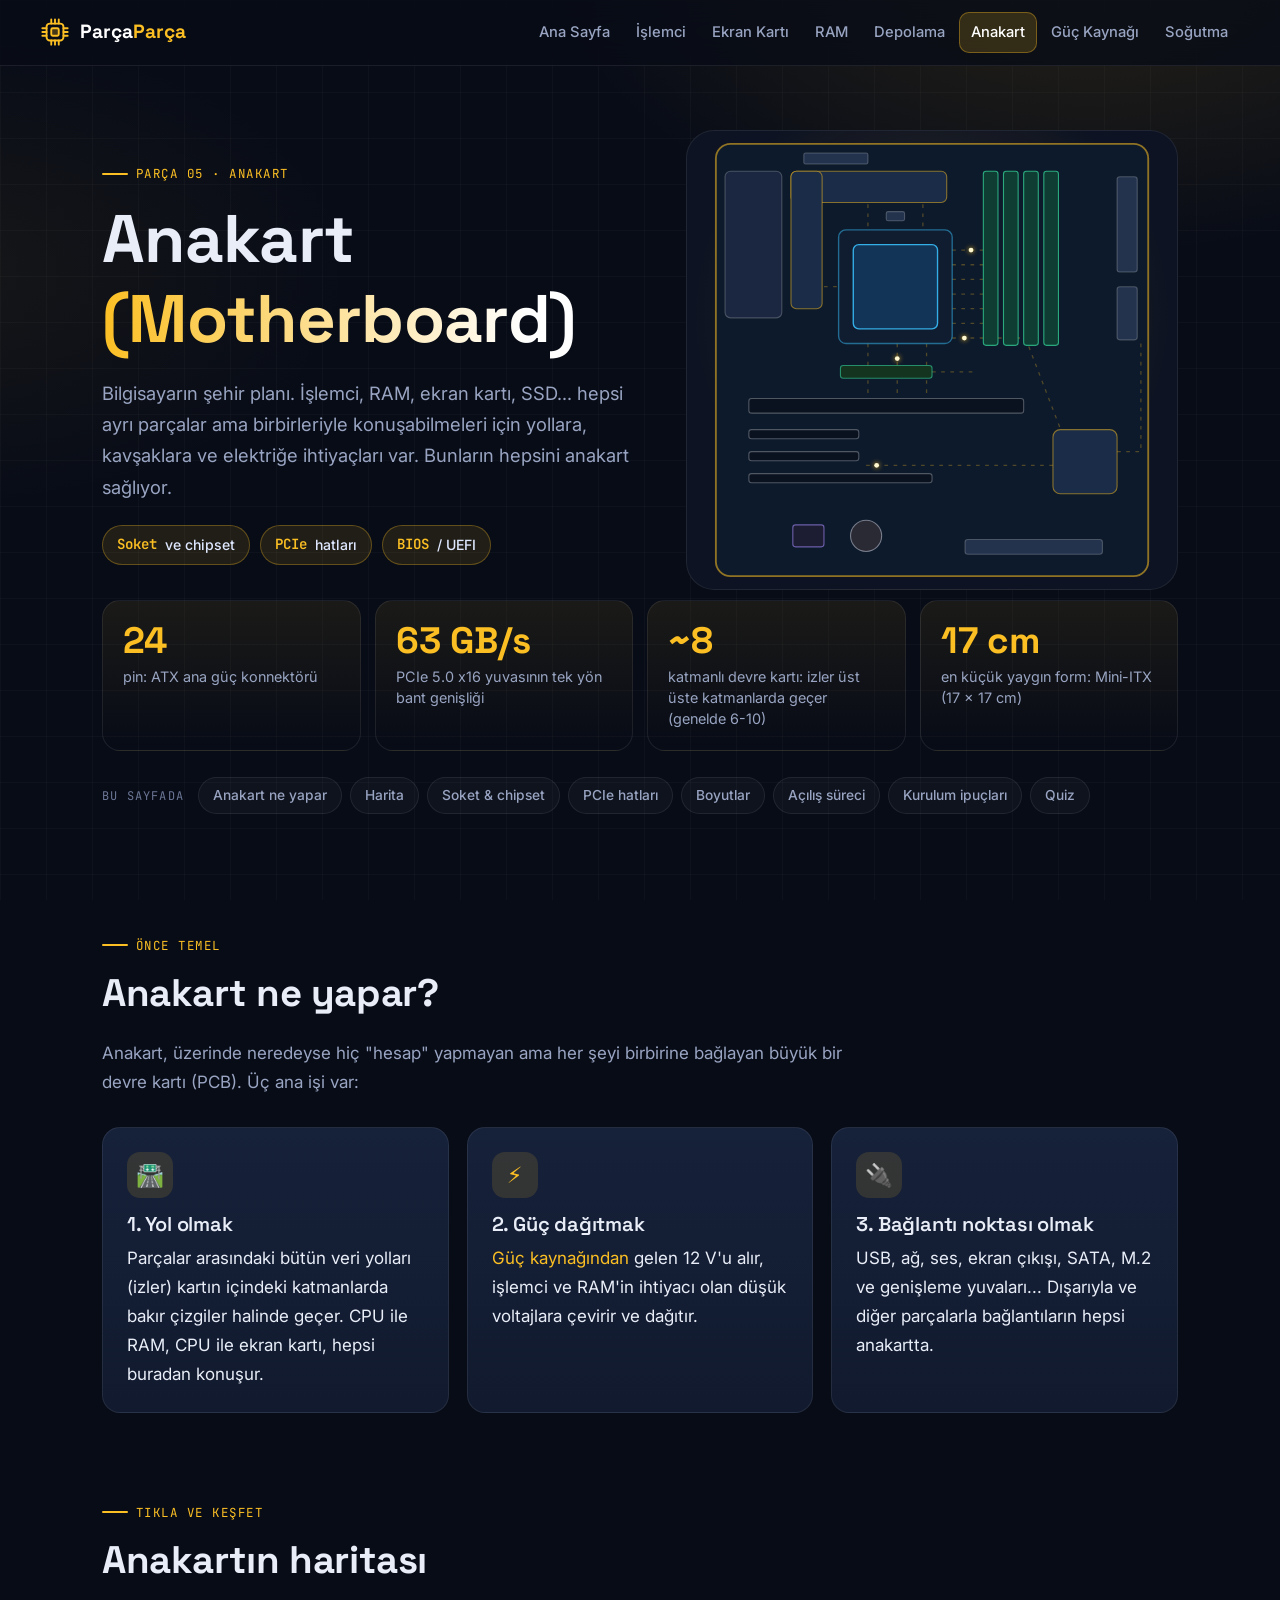
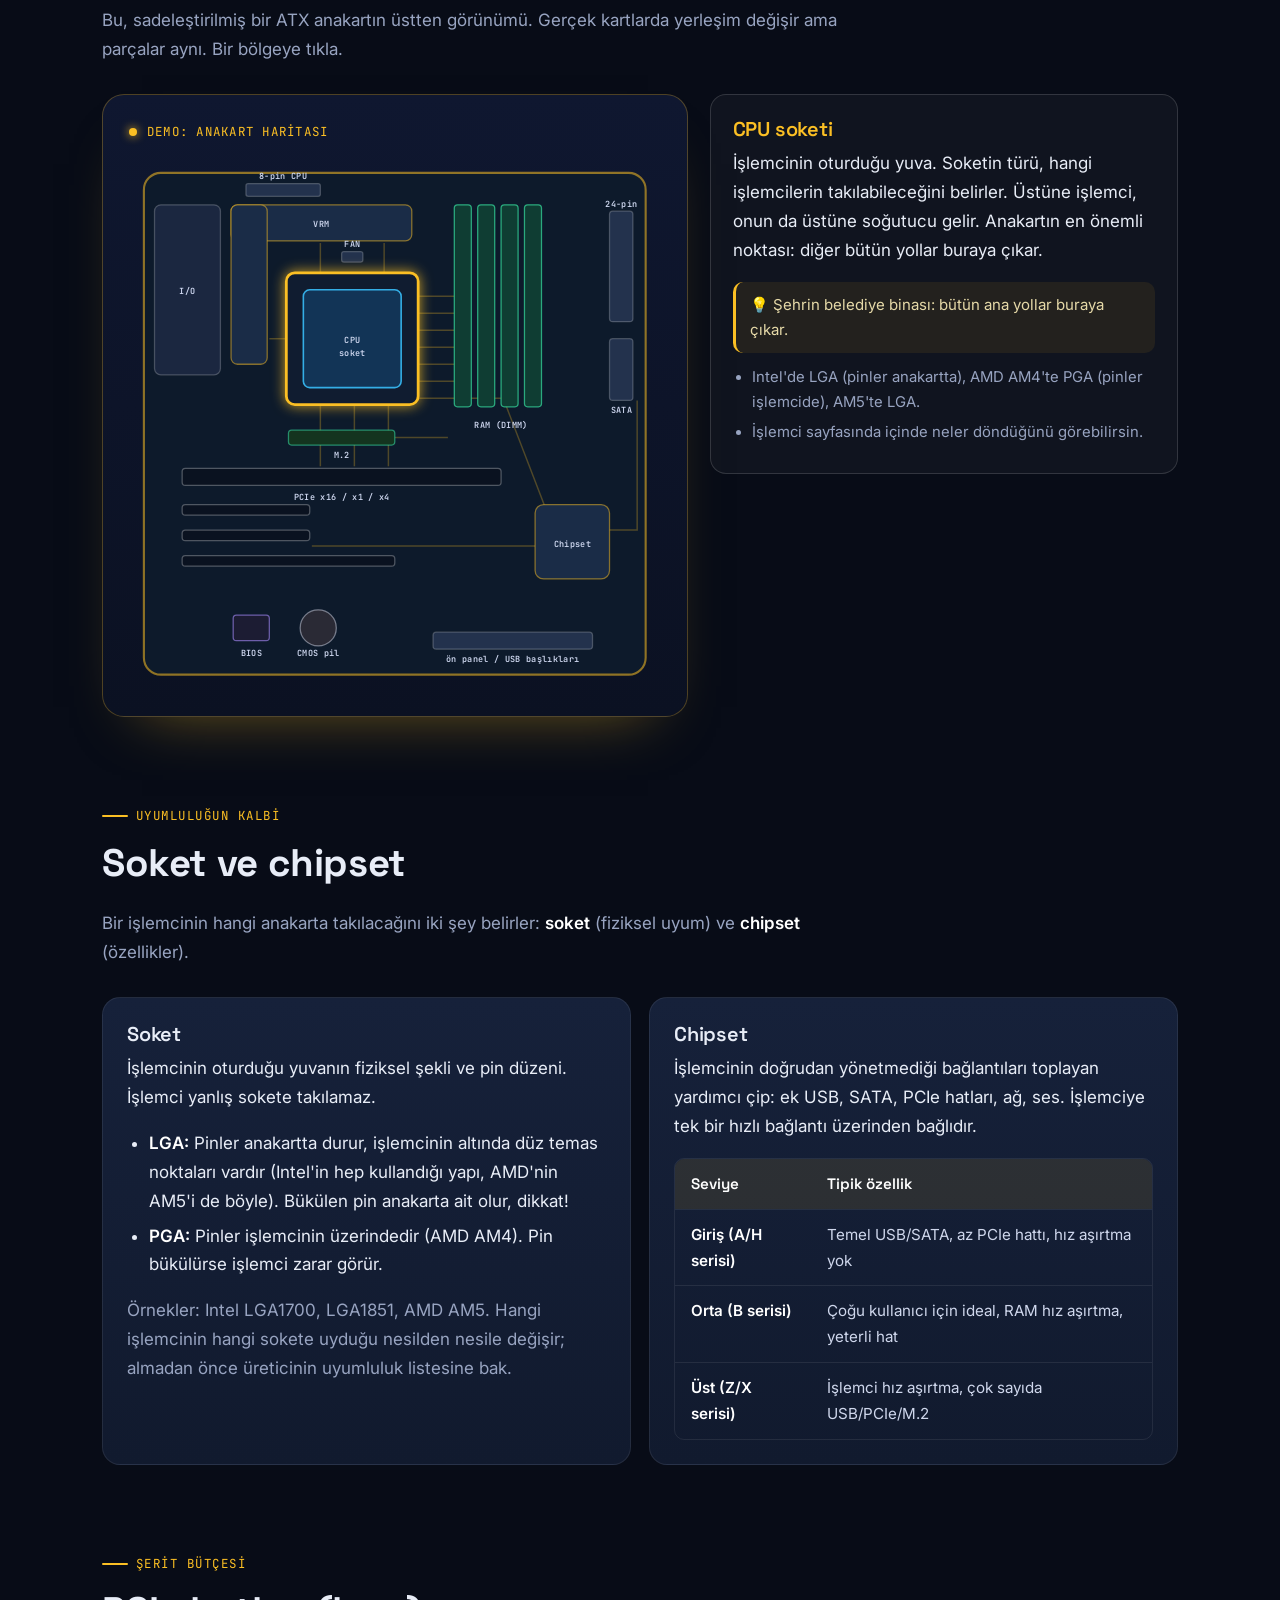
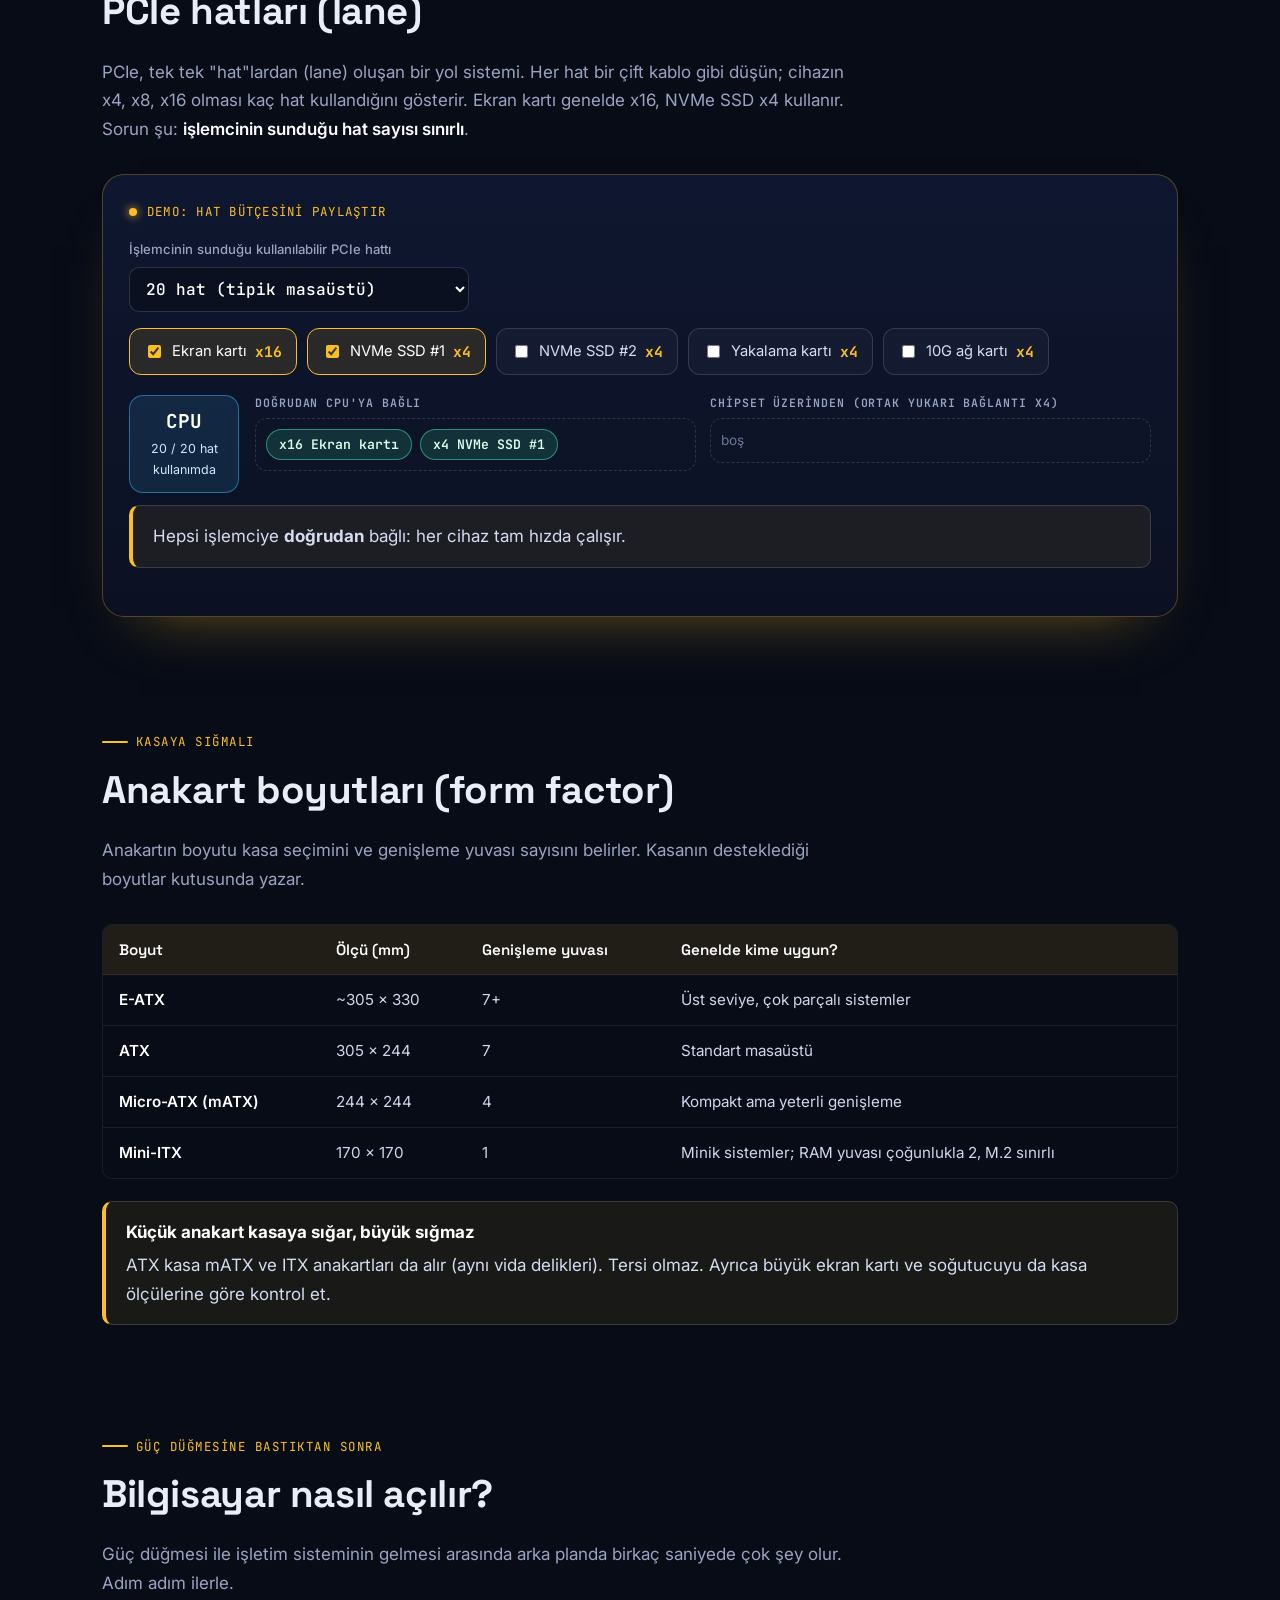
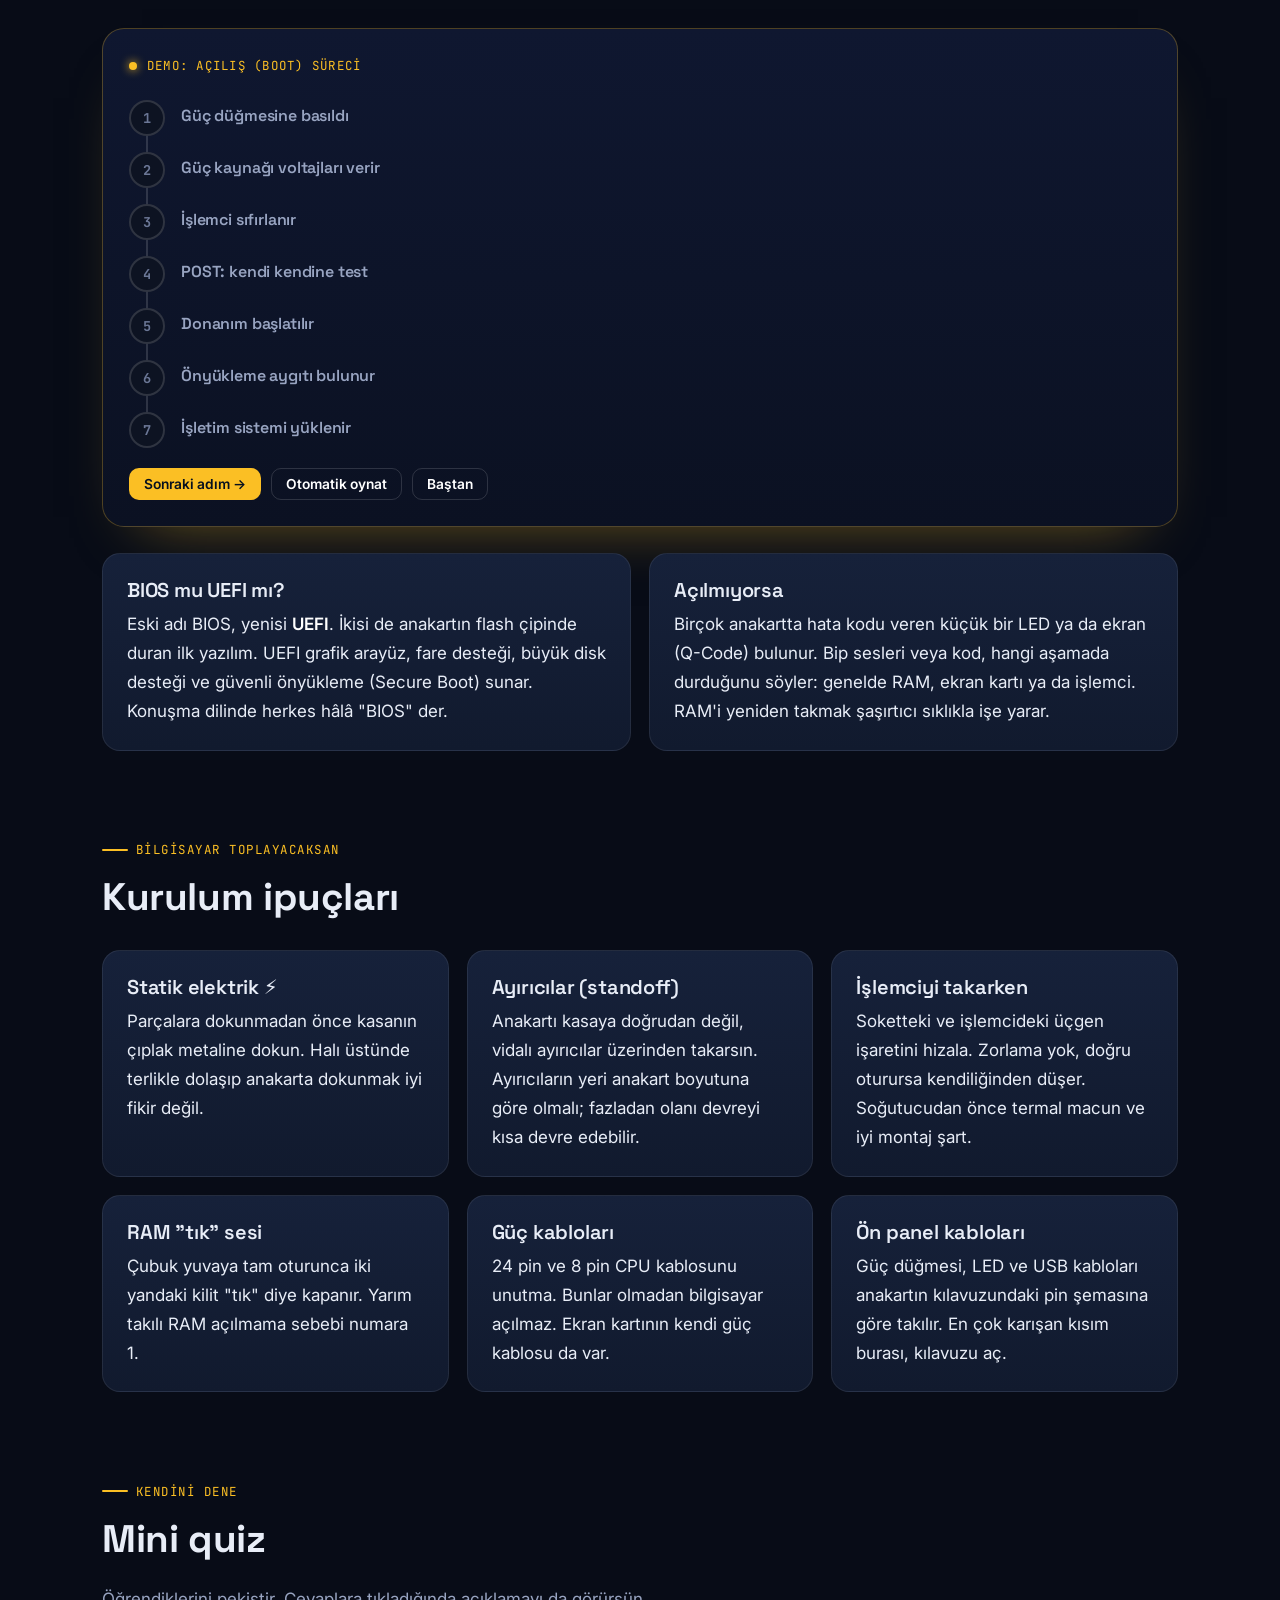
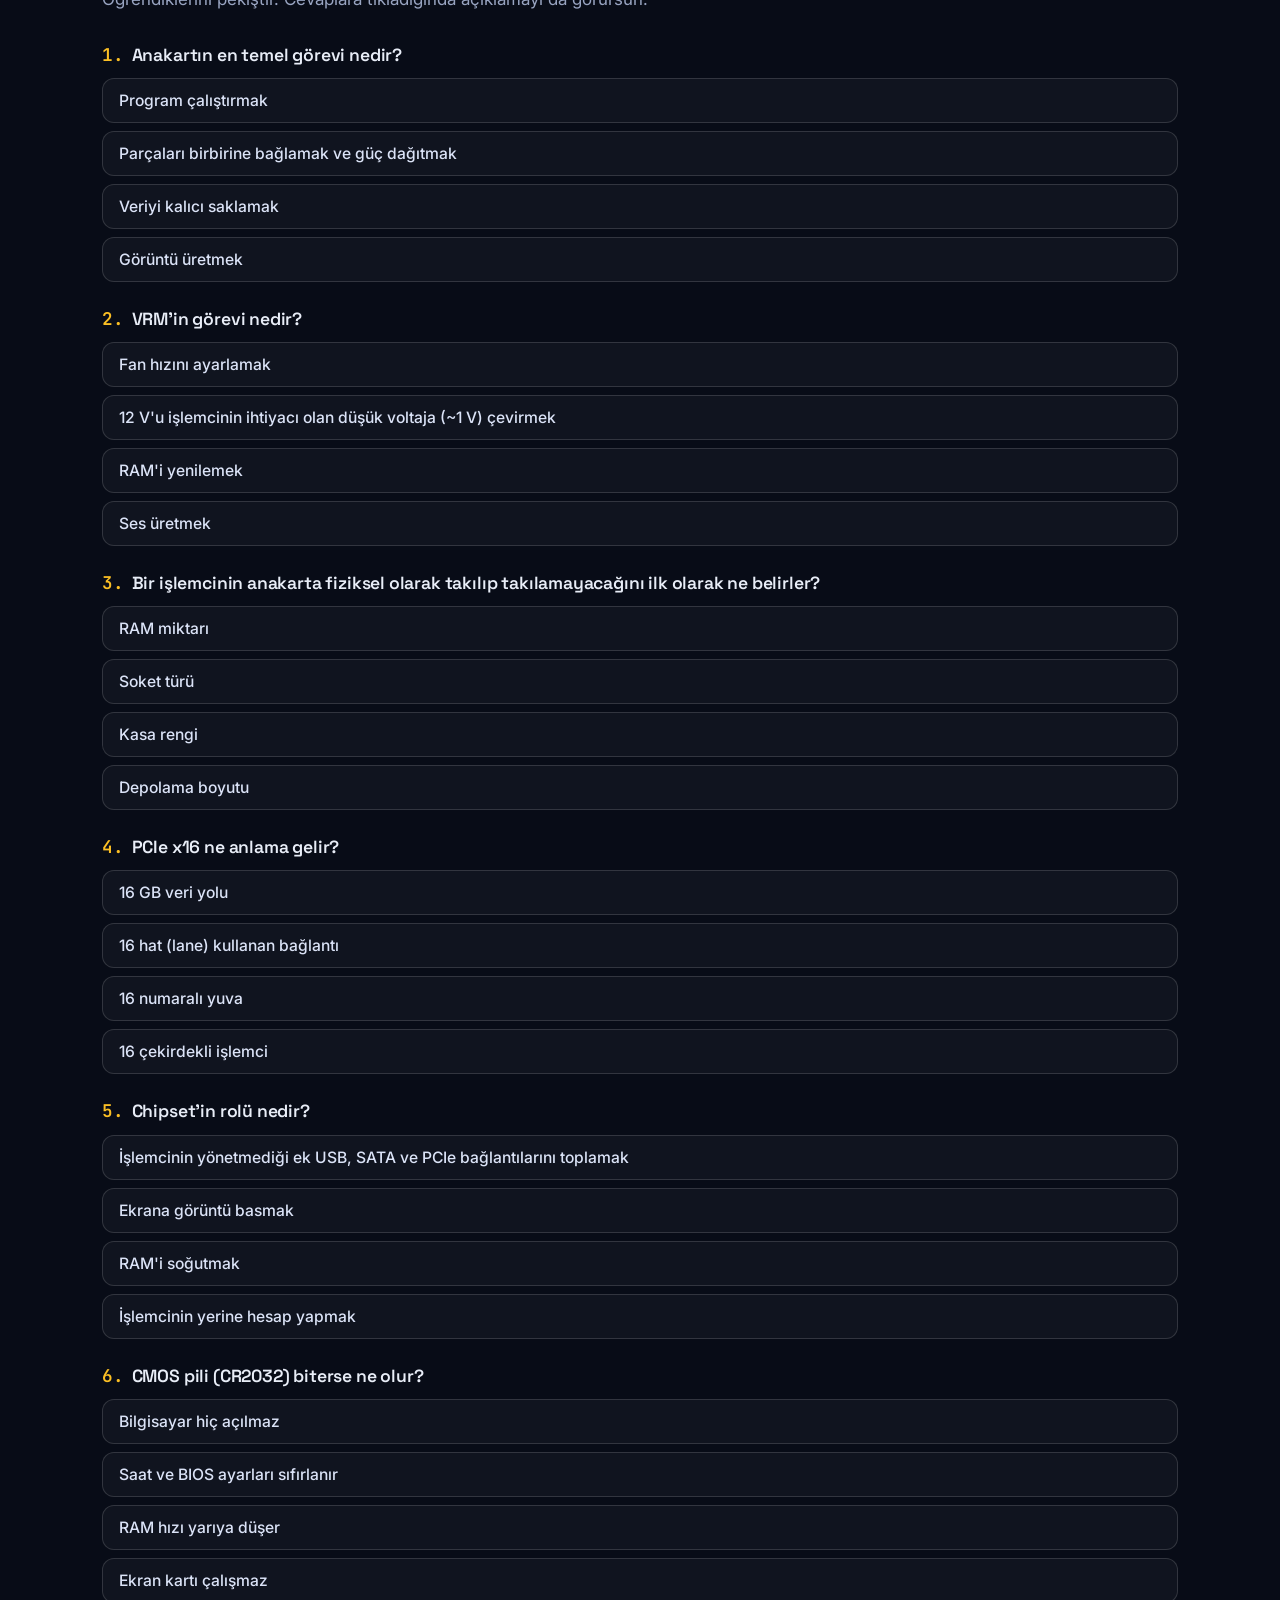
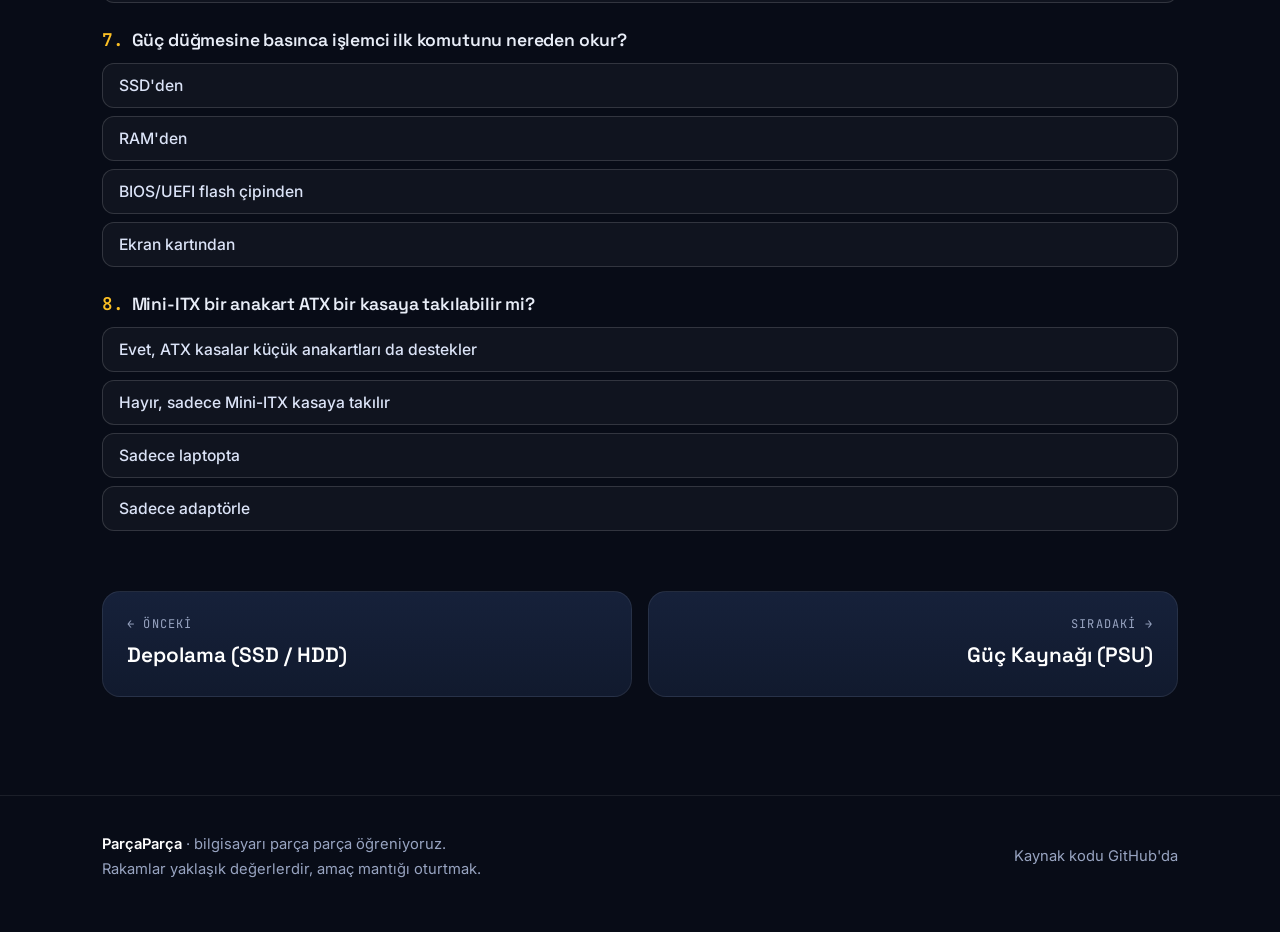
==== anakart.html @ 81cbc4c0 "anakart sayfası: tıklanabilir harita, pcie hat bütçesi ve açılış süreci Co-Authored-By: Claude Sonne" ====
<!doctype html>
<html lang="tr">
<head>
  <meta charset="utf-8">
  <meta name="viewport" content="width=device-width, initial-scale=1">
  <title>Anakart — ParçaParça</title>
  <meta name="description" content="Anakart nedir, üzerinde neler var? Soket, chipset, VRM, PCIe hatları ve bilgisayarın açılış süreci. Tıklanabilir haritayla öğren.">
  <link rel="preconnect" href="https://fonts.googleapis.com">
  <link rel="preconnect" href="https://fonts.gstatic.com" crossorigin>
  <link href="https://fonts.googleapis.com/css2?family=Inter:wght@400;500;600&family=JetBrains+Mono:wght@400;600&family=Space+Grotesk:wght@500;600;700&display=swap" rel="stylesheet">
  <link rel="stylesheet" href="css/style.css">
  <link rel="stylesheet" href="css/anakart.css">
</head>
<body class="p-anakart" data-page="anakart">
<div id="site-header"></div>

<main>
  <!-- ================= HERO ================= -->
  <section class="part-hero">
    <div class="container hero-grid">
      <div>
        <span class="eyebrow">parça 05 · anakart</span>
        <h1>Anakart <span class="grad">(Motherboard)</span></h1>
        <p class="lead">Bilgisayarın şehir planı. İşlemci, RAM, ekran kartı, SSD... hepsi ayrı parçalar ama birbirleriyle konuşabilmeleri için yollara, kavşaklara ve elektriğe ihtiyaçları var. Bunların hepsini anakart sağlıyor.</p>
        <div class="hero-chips">
          <span class="chip"><b>Soket</b> ve chipset</span>
          <span class="chip"><b>PCIe</b> hatları</span>
          <span class="chip"><b>BIOS</b> / UEFI</span>
        </div>
      </div>
      <div class="hero-visual" id="board-hero" aria-label="Animasyonlu anakart çizimi"></div>
    </div>

    <div class="container">
      <div class="stats">
        <div class="stat"><b data-count="24">0</b><span>pin: ATX ana güç konnektörü</span></div>
        <div class="stat"><b data-count="63" data-suffix=" GB/s">0</b><span>PCIe 5.0 x16 yuvasının tek yön bant genişliği</span></div>
        <div class="stat"><b data-count="8" data-prefix="~">0</b><span>katmanlı devre kartı: izler üst üste katmanlarda geçer (genelde 6-10)</span></div>
        <div class="stat"><b data-count="17" data-suffix=" cm">0</b><span>en küçük yaygın form: Mini-ITX (17 × 17 cm)</span></div>
      </div>
      <div class="toc">
        <small>Bu sayfada</small>
        <a href="#nedir">Anakart ne yapar</a>
        <a href="#harita">Harita</a>
        <a href="#soket">Soket &amp; chipset</a>
        <a href="#hat">PCIe hatları</a>
        <a href="#form">Boyutlar</a>
        <a href="#acilis">Açılış süreci</a>
        <a href="#kurulum">Kurulum ipuçları</a>
        <a href="#quiz">Quiz</a>
      </div>
    </div>
  </section>

  <!-- ================= NEDİR ================= -->
  <section class="section" id="nedir">
    <div class="container">
      <div class="section-head reveal">
        <span class="eyebrow">önce temel</span>
        <h2>Anakart ne yapar?</h2>
        <p>Anakart, üzerinde neredeyse hiç "hesap" yapmayan ama her şeyi birbirine bağlayan büyük bir devre kartı (PCB). Üç ana işi var:</p>
      </div>
      <div class="grid c3">
        <div class="card reveal"><div class="ico">🛣️</div><h3>1. Yol olmak</h3><p>Parçalar arasındaki bütün veri yolları (izler) kartın içindeki katmanlarda bakır çizgiler halinde geçer. CPU ile RAM, CPU ile ekran kartı, hepsi buradan konuşur.</p></div>
        <div class="card reveal d1"><div class="ico">⚡</div><h3>2. Güç dağıtmak</h3><p><a href="psu.html">Güç kaynağından</a> gelen 12 V'u alır, işlemci ve RAM'in ihtiyacı olan düşük voltajlara çevirir ve dağıtır.</p></div>
        <div class="card reveal d2"><div class="ico">🔌</div><h3>3. Bağlantı noktası olmak</h3><p>USB, ağ, ses, ekran çıkışı, SATA, M.2 ve genişleme yuvaları... Dışarıyla ve diğer parçalarla bağlantıların hepsi anakartta.</p></div>
      </div>
    </div>
  </section>

  <!-- ================= HARİTA ================= -->
  <section class="section" id="harita">
    <div class="container">
      <div class="section-head reveal">
        <span class="eyebrow">tıkla ve keşfet</span>
        <h2>Anakartın haritası</h2>
        <p>Bu, sadeleştirilmiş bir ATX anakartın üstten görünümü. Gerçek kartlarda yerleşim değişir ama parçalar aynı. Bir bölgeye tıkla.</p>
      </div>
      <div class="board-wrap reveal">
        <div class="demo" style="margin:0"><div class="demo-title"><span class="dot"></span> Demo: anakart haritası</div><div class="board-map" id="board-map"></div></div>
        <aside class="block-info" id="board-info" aria-live="polite"></aside>
      </div>
    </div>
  </section>

  <!-- ================= SOKET & CHIPSET ================= -->
  <section class="section" id="soket">
    <div class="container">
      <div class="section-head reveal">
        <span class="eyebrow">uyumluluğun kalbi</span>
        <h2>Soket ve chipset</h2>
        <p>Bir işlemcinin hangi anakarta takılacağını iki şey belirler: <strong>soket</strong> (fiziksel uyum) ve <strong>chipset</strong> (özellikler).</p>
      </div>
      <div class="grid c2">
        <div class="card reveal">
          <h3>Soket</h3>
          <p>İşlemcinin oturduğu yuvanın fiziksel şekli ve pin düzeni. İşlemci yanlış sokete takılamaz.</p>
          <ul>
            <li><strong>LGA:</strong> Pinler anakartta durur, işlemcinin altında düz temas noktaları vardır (Intel'in hep kullandığı yapı, AMD'nin AM5'i de böyle). Bükülen pin anakarta ait olur, dikkat!</li>
            <li><strong>PGA:</strong> Pinler işlemcinin üzerindedir (AMD AM4). Pin bükülürse işlemci zarar görür.</li>
          </ul>
          <p class="muted">Örnekler: Intel LGA1700, LGA1851, AMD AM5. Hangi işlemcinin hangi sokete uyduğu nesilden nesile değişir; almadan önce üreticinin uyumluluk listesine bak.</p>
        </div>
        <div class="card reveal d1">
          <h3>Chipset</h3>
          <p>İşlemcinin doğrudan yönetmediği bağlantıları toplayan yardımcı çip: ek USB, SATA, PCIe hatları, ağ, ses. İşlemciye tek bir hızlı bağlantı üzerinden bağlıdır.</p>
          <div class="table-wrap" style="margin:12px 0 0">
            <table style="min-width:0">
              <thead><tr><th>Seviye</th><th>Tipik özellik</th></tr></thead>
              <tbody>
                <tr><td>Giriş (A/H serisi)</td><td>Temel USB/SATA, az PCIe hattı, hız aşırtma yok</td></tr>
                <tr><td>Orta (B serisi)</td><td>Çoğu kullanıcı için ideal, RAM hız aşırtma, yeterli hat</td></tr>
                <tr><td>Üst (Z/X serisi)</td><td>İşlemci hız aşırtma, çok sayıda USB/PCIe/M.2</td></tr>
              </tbody>
            </table>
          </div>
        </div>
      </div>
    </div>
  </section>

  <!-- ================= PCIe HATLARI ================= -->
  <section class="section" id="hat">
    <div class="container">
      <div class="section-head reveal">
        <span class="eyebrow">şerit bütçesi</span>
        <h2>PCIe hatları (lane)</h2>
        <p>PCIe, tek tek "hat"lardan (lane) oluşan bir yol sistemi. Her hat bir çift kablo gibi düşün; cihazın x4, x8, x16 olması kaç hat kullandığını gösterir. Ekran kartı genelde x16, NVMe SSD x4 kullanır. Sorun şu: <strong>işlemcinin sunduğu hat sayısı sınırlı</strong>.</p>
      </div>
      <div class="demo reveal" id="lanes">
        <div class="demo-title"><span class="dot"></span> Demo: hat bütçesini paylaştır</div>
        <div class="field" style="max-width:340px"><label for="ln-cpu">İşlemcinin sunduğu kullanılabilir PCIe hattı</label>
          <select id="ln-cpu"><option value="20" selected>20 hat (tipik masaüstü)</option><option value="28">28 hat (daha üst seviye platform)</option></select></div>
        <div class="ln-devs" id="ln-devs"></div>
        <div class="ln-view">
          <div class="ln-cpu"><b>CPU</b><span id="ln-cpu-used"></span></div>
          <div class="ln-cols">
            <div><h4>Doğrudan CPU'ya bağlı</h4><div class="ln-list" id="ln-direct"></div></div>
            <div><h4>Chipset üzerinden (ortak yukarı bağlantı x4)</h4><div class="ln-list" id="ln-chip"></div></div>
          </div>
        </div>
        <div class="callout mt1" id="ln-note"></div>
      </div>
    </div>
  </section>

  <!-- ================= FORM ================= -->
  <section class="section" id="form">
    <div class="container">
      <div class="section-head reveal">
        <span class="eyebrow">kasaya sığmalı</span>
        <h2>Anakart boyutları (form factor)</h2>
        <p>Anakartın boyutu kasa seçimini ve genişleme yuvası sayısını belirler. Kasanın desteklediği boyutlar kutusunda yazar.</p>
      </div>
      <div class="table-wrap reveal">
        <table>
          <thead><tr><th>Boyut</th><th>Ölçü (mm)</th><th>Genişleme yuvası</th><th>Genelde kime uygun?</th></tr></thead>
          <tbody>
            <tr><td>E-ATX</td><td>~305 × 330</td><td>7+</td><td>Üst seviye, çok parçalı sistemler</td></tr>
            <tr><td>ATX</td><td>305 × 244</td><td>7</td><td>Standart masaüstü</td></tr>
            <tr><td>Micro-ATX (mATX)</td><td>244 × 244</td><td>4</td><td>Kompakt ama yeterli genişleme</td></tr>
            <tr><td>Mini-ITX</td><td>170 × 170</td><td>1</td><td>Minik sistemler; RAM yuvası çoğunlukla 2, M.2 sınırlı</td></tr>
          </tbody>
        </table>
      </div>
      <div class="callout reveal">
        <span class="callout-title">Küçük anakart kasaya sığar, büyük sığmaz</span>
        ATX kasa mATX ve ITX anakartları da alır (aynı vida delikleri). Tersi olmaz. Ayrıca büyük ekran kartı ve soğutucuyu da kasa ölçülerine göre kontrol et.
      </div>
    </div>
  </section>

  <!-- ================= AÇILIŞ ================= -->
  <section class="section" id="acilis">
    <div class="container">
      <div class="section-head reveal">
        <span class="eyebrow">güç düğmesine bastıktan sonra</span>
        <h2>Bilgisayar nasıl açılır?</h2>
        <p>Güç düğmesi ile işletim sisteminin gelmesi arasında arka planda birkaç saniyede çok şey olur. Adım adım ilerle.</p>
      </div>
      <div class="demo reveal" id="boot">
        <div class="demo-title"><span class="dot"></span> Demo: açılış (boot) süreci</div>
        <ol class="boot-rail" id="boot-rail"></ol>
        <div class="btn-row mt1">
          <button class="btn sm" id="boot-next">Sonraki adım →</button>
          <button class="btn sm ghost" id="boot-auto">Otomatik oynat</button>
          <button class="btn sm ghost" id="boot-reset">Baştan</button>
        </div>
      </div>
      <div class="grid c2">
        <div class="card reveal"><h3>BIOS mu UEFI mı?</h3><p>Eski adı BIOS, yenisi <strong>UEFI</strong>. İkisi de anakartın flash çipinde duran ilk yazılım. UEFI grafik arayüz, fare desteği, büyük disk desteği ve güvenli önyükleme (Secure Boot) sunar. Konuşma dilinde herkes hâlâ "BIOS" der.</p></div>
        <div class="card reveal d1"><h3>Açılmıyorsa</h3><p>Birçok anakartta hata kodu veren küçük bir LED ya da ekran (Q-Code) bulunur. Bip sesleri veya kod, hangi aşamada durduğunu söyler: genelde RAM, ekran kartı ya da işlemci. RAM'i yeniden takmak şaşırtıcı sıklıkla işe yarar.</p></div>
      </div>
    </div>
  </section>

  <!-- ================= KURULUM ================= -->
  <section class="section" id="kurulum">
    <div class="container">
      <div class="section-head reveal">
        <span class="eyebrow">bilgisayar toplayacaksan</span>
        <h2>Kurulum ipuçları</h2>
      </div>
      <div class="grid c3">
        <div class="card reveal"><h3>Statik elektrik ⚡</h3><p>Parçalara dokunmadan önce kasanın çıplak metaline dokun. Halı üstünde terlikle dolaşıp anakarta dokunmak iyi fikir değil.</p></div>
        <div class="card reveal d1"><h3>Ayırıcılar (standoff)</h3><p>Anakartı kasaya doğrudan değil, vidalı ayırıcılar üzerinden takarsın. Ayırıcıların yeri anakart boyutuna göre olmalı; fazladan olanı devreyi kısa devre edebilir.</p></div>
        <div class="card reveal d2"><h3>İşlemciyi takarken</h3><p>Soketteki ve işlemcideki üçgen işaretini hizala. Zorlama yok, doğru oturursa kendiliğinden düşer. Soğutucudan önce termal macun ve iyi montaj şart.</p></div>
        <div class="card reveal"><h3>RAM "tık" sesi</h3><p>Çubuk yuvaya tam oturunca iki yandaki kilit "tık" diye kapanır. Yarım takılı RAM açılmama sebebi numara 1.</p></div>
        <div class="card reveal d1"><h3>Güç kabloları</h3><p>24 pin ve 8 pin CPU kablosunu unutma. Bunlar olmadan bilgisayar açılmaz. Ekran kartının kendi güç kablosu da var.</p></div>
        <div class="card reveal d2"><h3>Ön panel kabloları</h3><p>Güç düğmesi, LED ve USB kabloları anakartın kılavuzundaki pin şemasına göre takılır. En çok karışan kısım burası, kılavuzu aç.</p></div>
      </div>
    </div>
  </section>

  <section class="section" id="quiz">
    <div class="container">
      <div class="section-head reveal">
        <span class="eyebrow">kendini dene</span>
        <h2>Mini quiz</h2>
        <p>Öğrendiklerini pekiştir. Cevaplara tıkladığında açıklamayı da görürsün.</p>
      </div>
      <div class="quiz" id="board-quiz"></div>
      <script type="application/json" id="quiz-data">[{"q": "Anakartın en temel görevi nedir?", "o": ["Program çalıştırmak", "Parçaları birbirine bağlamak ve güç dağıtmak", "Veriyi kalıcı saklamak", "Görüntü üretmek"], "a": 1, "e": "Anakart kendi başına hesap yapmaz. Parçalar arası veri yollarını, güç dağıtımını ve bağlantı noktalarını sağlar."}, {"q": "VRM'in görevi nedir?", "o": ["Fan hızını ayarlamak", "12 V'u işlemcinin ihtiyacı olan düşük voltaja (~1 V) çevirmek", "RAM'i yenilemek", "Ses üretmek"], "a": 1, "e": "İşlemci çok düşük voltajda ama çok yüksek akımla çalışır. VRM, güç kaynağından gelen 12 V'u buna çevirir. Bu sırada ısındığı için soğutucusu vardır."}, {"q": "Bir işlemcinin anakarta fiziksel olarak takılıp takılamayacağını ilk olarak ne belirler?", "o": ["RAM miktarı", "Soket türü", "Kasa rengi", "Depolama boyutu"], "a": 1, "e": "Soket, işlemcinin ve anakartın fiziksel ve elektriksel uyumunu belirler. Örneğin AM5 işlemci LGA1700 anakarta takılamaz."}, {"q": "PCIe x16 ne anlama gelir?", "o": ["16 GB veri yolu", "16 hat (lane) kullanan bağlantı", "16 numaralı yuva", "16 çekirdekli işlemci"], "a": 1, "e": "Her hat bir çift kablo gibi düşünülebilir. x16, 16 hat demektir; bu yüzden ekran kartı gibi çok veri isteyen cihazlar x16 kullanır."}, {"q": "Chipset'in rolü nedir?", "o": ["İşlemcinin yönetmediği ek USB, SATA ve PCIe bağlantılarını toplamak", "Ekrana görüntü basmak", "RAM'i soğutmak", "İşlemcinin yerine hesap yapmak"], "a": 0, "e": "Chipset ek bağlantıları toplayıp işlemciye tek bir hızlı yolla bağlanır. Bu yüzden arkasındaki cihazlar bu yukarı bağlantıyı paylaşır."}, {"q": "CMOS pili (CR2032) biterse ne olur?", "o": ["Bilgisayar hiç açılmaz", "Saat ve BIOS ayarları sıfırlanır", "RAM hızı yarıya düşer", "Ekran kartı çalışmaz"], "a": 1, "e": "Pil, bilgisayar prizden çekiliyken saati ve BIOS ayarlarını tutar. Bitince saat sürekli sıfırlanır ve ayarlar kaybolur, ama bilgisayar genellikle yine açılır."}, {"q": "Güç düğmesine basınca işlemci ilk komutunu nereden okur?", "o": ["SSD'den", "RAM'den", "BIOS/UEFI flash çipinden", "Ekran kartından"], "a": 2, "e": "Açılışta RAM boş, işletim sistemi henüz yüklenmedi. İşlemci sıfırlanınca sabit bir adresten, yani anakarttaki BIOS/UEFI çipinden başlar."}, {"q": "Mini-ITX bir anakart ATX bir kasaya takılabilir mi?", "o": ["Evet, ATX kasalar küçük anakartları da destekler", "Hayır, sadece Mini-ITX kasaya takılır", "Sadece laptopta", "Sadece adaptörle"], "a": 0, "e": "ATX kasaların vida delikleri mATX ve Mini-ITX anakartlar için de vardır. Tersi (büyük anakartı küçük kasaya takmak) mümkün değildir."}]</script>
      <div id="pager"></div>
    </div>
  </section>
</main>

<div id="site-footer"></div>

<script src="js/site.js"></script>
<script src="js/anakart.js"></script>
</body>
</html>
---- css/style.css ----
/* ==========================================================
   Parça Parça — ortak stiller
   Her sayfa kendi rengini body sınıfından alır (p-cpu, p-gpu ...)
   ========================================================== */

:root {
  --bg: #080c17;
  --bg-2: #0d1322;
  --card: #111a2e;
  --card-2: #16213a;
  --line: rgba(255, 255, 255, 0.08);
  --line-2: rgba(255, 255, 255, 0.14);
  --text: #e8edf7;
  --muted: #98a4c1;
  --dim: #6b7796;
  --accent: #38bdf8;
  --accent-rgb: 56, 189, 248;
  --good: #34d399;
  --warn: #fbbf24;
  --bad: #fb7185;
  --radius: 18px;
  --radius-sm: 10px;
  --font: "Inter", system-ui, -apple-system, "Segoe UI", Roboto, sans-serif;
  --font-head: "Space Grotesk", "Inter", system-ui, sans-serif;
  --mono: "JetBrains Mono", ui-monospace, "Cascadia Code", Consolas, monospace;
  --nav-h: 66px;
}

body.p-home    { --accent: #38bdf8; --accent-rgb: 56, 189, 248; }
body.p-cpu     { --accent: #38bdf8; --accent-rgb: 56, 189, 248; }
body.p-gpu     { --accent: #a78bfa; --accent-rgb: 167, 139, 250; }
body.p-ram     { --accent: #34d399; --accent-rgb: 52, 211, 153; }
body.p-depolama{ --accent: #fb7185; --accent-rgb: 251, 113, 133; }
body.p-anakart { --accent: #fbbf24; --accent-rgb: 251, 191, 36; }
body.p-psu     { --accent: #fb923c; --accent-rgb: 251, 146, 60; }
body.p-sogutma { --accent: #2dd4bf; --accent-rgb: 45, 212, 191; }

*, *::before, *::after { box-sizing: border-box; }
html { scroll-behavior: smooth; scroll-padding-top: calc(var(--nav-h) + 16px); }
body {
  margin: 0;
  font-family: var(--font);
  font-size: 17px;
  line-height: 1.7;
  color: var(--text);
  background-color: var(--bg);
  background-image:
    radial-gradient(900px 500px at 85% -5%, rgba(var(--accent-rgb), 0.13), transparent 60%),
    radial-gradient(700px 400px at -5% 30%, rgba(var(--accent-rgb), 0.06), transparent 60%),
    linear-gradient(rgba(255,255,255,0.025) 1px, transparent 1px),
    linear-gradient(90deg, rgba(255,255,255,0.025) 1px, transparent 1px);
  background-size: auto, auto, 46px 46px, 46px 46px;
  background-attachment: fixed;
  -webkit-font-smoothing: antialiased;
  overflow-x: hidden;
}
img, svg { max-width: 100%; }
a { color: var(--accent); text-decoration: none; }
a:hover { text-decoration: underline; }
h1, h2, h3, h4 { font-family: var(--font-head); line-height: 1.2; margin: 0 0 .6em; letter-spacing: -0.01em; }
h1 { font-size: clamp(2.4rem, 5.5vw, 4.2rem); font-weight: 700; }
h2 { font-size: clamp(1.7rem, 3.4vw, 2.4rem); font-weight: 700; }
h3 { font-size: 1.25rem; font-weight: 600; }
p { margin: 0 0 1em; }
ul, ol { padding-left: 1.3em; margin: 0 0 1em; }
li { margin-bottom: .35em; }
code, kbd, .mono { font-family: var(--mono); font-size: .9em; }
code {
  background: rgba(var(--accent-rgb), 0.12);
  color: var(--accent);
  padding: .12em .45em;
  border-radius: 6px;
}
strong { color: #fff; font-weight: 600; }
::selection { background: rgba(var(--accent-rgb), .35); }

/* ---------- scroll progress ---------- */
.progress {
  position: fixed; top: 0; left: 0; height: 3px; width: 100%;
  transform-origin: 0 50%; transform: scaleX(0);
  background: linear-gradient(90deg, var(--accent), #fff);
  z-index: 200;
}

/* ---------- nav ---------- */
.nav {
  position: sticky; top: 0; z-index: 100;
  height: var(--nav-h);
  background: rgba(8, 12, 23, 0.78);
  backdrop-filter: blur(14px);
  -webkit-backdrop-filter: blur(14px);
  border-bottom: 1px solid var(--line);
}
.nav-inner {
  max-width: 1240px; margin: 0 auto; height: 100%;
  padding: 0 20px;
  display: flex; align-items: center; justify-content: space-between; gap: 16px;
}
.logo {
  display: flex; align-items: center; gap: 10px;
  font-family: var(--font-head); font-weight: 700; font-size: 1.2rem;
  color: #fff; text-decoration: none !important;
  white-space: nowrap;
}
.logo svg { width: 30px; height: 30px; color: var(--accent); }
.logo span em { font-style: normal; color: var(--accent); }
.nav-links { display: flex; align-items: center; gap: 2px; }
.nav-links a {
  color: var(--muted); font-size: .92rem; font-weight: 500;
  padding: 8px 12px; border-radius: 10px; text-decoration: none;
  transition: color .2s, background .2s;
  white-space: nowrap;
}
.nav-links a:hover { color: #fff; background: rgba(255,255,255,.06); }
.nav-links a.active { color: #fff; background: rgba(var(--accent-rgb), .16); box-shadow: inset 0 0 0 1px rgba(var(--accent-rgb), .35); }
.nav-toggle {
  display: none; background: none; border: 1px solid var(--line-2); color: #fff;
  border-radius: 10px; width: 42px; height: 42px; cursor: pointer;
  align-items: center; justify-content: center;
}
.nav-toggle svg { width: 22px; height: 22px; }

@media (max-width: 1120px) {
  .nav-toggle { display: inline-flex; }
  .nav-links {
    position: fixed; top: var(--nav-h); left: 0; right: 0;
    flex-direction: column; align-items: stretch; gap: 4px;
    padding: 14px 20px 20px;
    background: rgba(8, 12, 23, 0.97);
    border-bottom: 1px solid var(--line);
    transform: translateY(-12px); opacity: 0; pointer-events: none;
    transition: transform .25s, opacity .25s;
  }
  .nav-links.open { transform: none; opacity: 1; pointer-events: auto; }
  .nav-links a { padding: 12px 14px; font-size: 1rem; }
}

/* ---------- layout ---------- */
.container { max-width: 1120px; margin: 0 auto; padding: 0 22px; }
.container.wide { max-width: 1240px; }
.section { padding: 72px 0 8px; position: relative; }
.eyebrow {
  display: inline-flex; align-items: center; gap: 8px;
  font-family: var(--mono); font-size: .78rem; letter-spacing: .12em; text-transform: uppercase;
  color: var(--accent); margin-bottom: 14px;
}
.eyebrow::before { content: ""; width: 26px; height: 2px; background: var(--accent); border-radius: 2px; }
.lead { font-size: 1.15rem; color: var(--muted); max-width: 720px; }
.section-head { margin-bottom: 30px; }
.section-head p { color: var(--muted); max-width: 760px; }

.grid { display: grid; gap: 18px; }
.grid.c2 { grid-template-columns: repeat(2, 1fr); }
.grid.c3 { grid-template-columns: repeat(3, 1fr); }
.grid.c4 { grid-template-columns: repeat(4, 1fr); }
@media (max-width: 900px) { .grid.c3, .grid.c4 { grid-template-columns: repeat(2, 1fr); } }
@media (max-width: 640px) { .grid.c2, .grid.c3, .grid.c4 { grid-template-columns: 1fr; } }

/* ---------- hero (parça sayfaları) ---------- */
.part-hero { padding: 64px 0 40px; position: relative; overflow: hidden; }
.part-hero .hero-grid { display: grid; grid-template-columns: 1.05fr .95fr; gap: 40px; align-items: center; }
.part-hero h1 { margin-bottom: 18px; }
.part-hero h1 .grad {
  background: linear-gradient(90deg, var(--accent), #fff 90%);
  -webkit-background-clip: text; background-clip: text; color: transparent;
}
.hero-chips { display: flex; flex-wrap: wrap; gap: 10px; margin-top: 22px; }
.chip {
  display: inline-flex; align-items: center; gap: 8px;
  padding: 7px 14px; border-radius: 999px;
  background: rgba(var(--accent-rgb), .1);
  border: 1px solid rgba(var(--accent-rgb), .3);
  color: #dfe8ff; font-size: .88rem; font-weight: 500;
}
.chip b { color: var(--accent); font-family: var(--mono); font-weight: 600; }
.hero-visual {
  position: relative; aspect-ratio: 1 / 1; max-height: 460px; width: 100%;
  border-radius: 28px; border: 1px solid var(--line);
  background: radial-gradient(circle at 50% 40%, rgba(var(--accent-rgb), .16), transparent 65%), var(--bg-2);
  overflow: hidden;
}
@media (max-width: 900px) {
  .part-hero .hero-grid { grid-template-columns: 1fr; }
  .hero-visual { max-height: 340px; aspect-ratio: 4 / 3; }
}

/* ---------- kartlar ---------- */
.card {
  background: linear-gradient(180deg, var(--card-2), var(--card));
  border: 1px solid var(--line);
  border-radius: var(--radius);
  padding: 24px;
  position: relative;
}
.card h3 { margin-bottom: .4em; }
.card p:last-child { margin-bottom: 0; }
.card.hoverable { transition: transform .25s, border-color .25s, box-shadow .25s; }
.card.hoverable:hover { transform: translateY(-4px); border-color: rgba(var(--accent-rgb), .5); box-shadow: 0 18px 40px -18px rgba(var(--accent-rgb), .45); }
.card .ico {
  width: 46px; height: 46px; border-radius: 13px; display: grid; place-items: center;
  background: rgba(var(--accent-rgb), .13); color: var(--accent); margin-bottom: 14px; font-size: 1.4rem;
}
.card .ico svg { width: 26px; height: 26px; }

.callout {
  border-radius: var(--radius-sm);
  border: 1px solid var(--line-2);
  border-left: 4px solid var(--accent);
  background: rgba(var(--accent-rgb), .07);
  padding: 16px 20px; margin: 22px 0;
  color: #d4dcf0;
}
.callout > :last-child { margin-bottom: 0; }
.callout .callout-title { font-weight: 700; color: #fff; display: block; margin-bottom: 4px; }
.callout.fun { border-left-color: var(--warn); background: rgba(251,191,36,.07); }
.callout.warn { border-left-color: var(--bad); background: rgba(251,113,133,.07); }
.callout.adv { border-left-color: #a78bfa; background: rgba(167,139,250,.08); }

/* ---------- tablolar ---------- */
.table-wrap { overflow-x: auto; border: 1px solid var(--line); border-radius: var(--radius-sm); margin: 18px 0; }
table { border-collapse: collapse; width: 100%; font-size: .95rem; min-width: 520px; }
th, td { padding: 12px 16px; text-align: left; border-bottom: 1px solid var(--line); vertical-align: top; }
th { background: rgba(var(--accent-rgb), .1); color: #fff; font-family: var(--font-head); font-weight: 600; white-space: nowrap; }
tr:last-child td { border-bottom: 0; }
td { color: #cfd7ec; }
td:first-child { color: #fff; font-weight: 600; }

/* ---------- butonlar ---------- */
.btn {
  display: inline-flex; align-items: center; gap: 8px;
  font: 600 .95rem var(--font); cursor: pointer;
  padding: 11px 20px; border-radius: 12px; border: 1px solid transparent;
  background: var(--accent); color: #06101f; text-decoration: none !important;
  transition: transform .15s, box-shadow .2s, background .2s;
}
.btn:hover { transform: translateY(-2px); box-shadow: 0 10px 26px -10px rgba(var(--accent-rgb), .9); }
.btn:active { transform: translateY(0); }
.btn.ghost { background: transparent; color: #fff; border-color: var(--line-2); }
.btn.ghost:hover { background: rgba(255,255,255,.07); box-shadow: none; }
.btn.sm { padding: 7px 14px; font-size: .86rem; border-radius: 10px; }
.btn[disabled] { opacity: .45; cursor: not-allowed; transform: none; box-shadow: none; }
.btn-row { display: flex; flex-wrap: wrap; gap: 10px; align-items: center; }

/* ---------- demo kutuları ---------- */
.demo {
  background: linear-gradient(180deg, #0f1730, #0b1122);
  border: 1px solid rgba(var(--accent-rgb), .28);
  border-radius: 22px;
  padding: 26px;
  margin: 26px 0;
  position: relative;
  box-shadow: 0 30px 60px -40px rgba(var(--accent-rgb), .5);
}
.demo-title {
  display: flex; align-items: center; gap: 10px; flex-wrap: wrap;
  font-family: var(--mono); font-size: .78rem; letter-spacing: .1em; text-transform: uppercase;
  color: var(--accent); margin-bottom: 16px;
}
.demo-title .dot { width: 8px; height: 8px; border-radius: 50%; background: var(--accent); box-shadow: 0 0 10px var(--accent); }
.demo-note { color: var(--muted); font-size: .92rem; margin-top: 14px; }

.field { display: flex; flex-direction: column; gap: 6px; }
.field label { font-size: .82rem; color: var(--muted); font-weight: 500; }
.field .val { color: var(--accent); font-family: var(--mono); font-weight: 600; }
input[type="number"], input[type="text"], select {
  font: 500 1rem var(--mono);
  background: #0a1020; color: #fff;
  border: 1px solid var(--line-2); border-radius: 10px;
  padding: 10px 12px; min-width: 0;
}
input:focus, select:focus { outline: 2px solid rgba(var(--accent-rgb), .6); outline-offset: 1px; }
input[type="range"] { width: 100%; accent-color: var(--accent); }

.tabs { display: flex; flex-wrap: wrap; gap: 8px; margin-bottom: 18px; }
.tab {
  font: 600 .9rem var(--font); cursor: pointer;
  padding: 9px 16px; border-radius: 10px;
  background: rgba(255,255,255,.04); color: var(--muted); border: 1px solid var(--line);
  transition: all .2s;
}
.tab:hover { color: #fff; }
.tab.active { background: rgba(var(--accent-rgb), .18); border-color: rgba(var(--accent-rgb), .55); color: #fff; }

.kbd-label {
  font-family: var(--mono); font-size: .8rem; color: var(--accent);
  background: rgba(var(--accent-rgb), .1); border: 1px solid rgba(var(--accent-rgb), .3);
  padding: 2px 8px; border-radius: 6px;
}

/* ---------- quiz ---------- */
.quiz { margin: 30px 0 10px; }
.quiz-q { margin-bottom: 26px; }
.quiz-q h3 { font-size: 1.1rem; margin-bottom: 12px; }
.quiz-q h3 .n { color: var(--accent); font-family: var(--mono); margin-right: 8px; }
.quiz-opts { display: grid; gap: 8px; }
.quiz-opt {
  text-align: left; cursor: pointer;
  font: 500 .98rem var(--font); color: #dbe3f7;
  padding: 12px 16px; border-radius: 12px;
  background: rgba(255,255,255,.035); border: 1px solid var(--line-2);
  transition: all .15s;
}
.quiz-opt:hover:not([disabled]) { border-color: rgba(var(--accent-rgb), .7); background: rgba(var(--accent-rgb), .1); }
.quiz-opt[disabled] { cursor: default; }
.quiz-opt.right { background: rgba(52,211,153,.16); border-color: var(--good); color: #fff; }
.quiz-opt.wrong { background: rgba(251,113,133,.14); border-color: var(--bad); color: #fff; }
.quiz-exp { margin-top: 10px; padding: 12px 16px; border-radius: 10px; background: rgba(255,255,255,.04); color: var(--muted); font-size: .94rem; display: none; }
.quiz-exp.show { display: block; }
.quiz-result { padding: 20px 24px; border-radius: 16px; background: rgba(var(--accent-rgb), .1); border: 1px solid rgba(var(--accent-rgb), .4); display: none; }
.quiz-result.show { display: block; }
.quiz-result .score { font-family: var(--font-head); font-size: 2rem; font-weight: 700; color: #fff; }

/* ---------- sayfa altı gezinme ---------- */
.pager { display: grid; grid-template-columns: 1fr 1fr; gap: 16px; margin: 60px 0 0; }
.pager a {
  display: flex; flex-direction: column; gap: 4px;
  padding: 22px 24px; border-radius: var(--radius);
  background: linear-gradient(180deg, var(--card-2), var(--card));
  border: 1px solid var(--line); text-decoration: none !important; color: #fff;
  transition: transform .2s, border-color .2s;
}
.pager a:hover { transform: translateY(-3px); border-color: rgba(var(--accent-rgb), .55); }
.pager small { color: var(--muted); font-family: var(--mono); font-size: .75rem; letter-spacing: .1em; text-transform: uppercase; }
.pager .next { text-align: right; }
.pager .title { font-family: var(--font-head); font-size: 1.3rem; font-weight: 600; }
@media (max-width: 600px) { .pager { grid-template-columns: 1fr; } .pager .next { text-align: left; } }

/* ---------- footer ---------- */
.footer { margin-top: 90px; border-top: 1px solid var(--line); padding: 36px 0 50px; color: var(--muted); font-size: .92rem; }
.footer-inner { display: flex; flex-wrap: wrap; gap: 20px; justify-content: space-between; align-items: center; }
.footer a { color: var(--muted); }
.footer a:hover { color: #fff; }

/* ---------- reveal ---------- */
.js .reveal { opacity: 0; transform: translateY(26px); transition: opacity .7s ease, transform .7s ease; }
.js .reveal.in { opacity: 1; transform: none; }
.js .reveal.d1 { transition-delay: .08s; }
.js .reveal.d2 { transition-delay: .16s; }
.js .reveal.d3 { transition-delay: .24s; }

@media (prefers-reduced-motion: reduce) {
  html { scroll-behavior: auto; }
  .js .reveal { opacity: 1; transform: none; transition: none; }
  * { animation-duration: .01ms !important; animation-iteration-count: 1 !important; }
}

/* ---------- yardımcılar ---------- */
.center { text-align: center; }
.mt0 { margin-top: 0; } .mt1 { margin-top: 12px; } .mt2 { margin-top: 24px; }
.flex { display: flex; gap: 14px; flex-wrap: wrap; align-items: center; }
.between { justify-content: space-between; }
.muted { color: var(--muted); }
.hide { display: none !important; }
.sr { position: absolute; width: 1px; height: 1px; overflow: hidden; clip: rect(0 0 0 0); }
.badge {
  display: inline-block; font-family: var(--mono); font-size: .68rem; letter-spacing: .08em; text-transform: uppercase;
  padding: 3px 9px; border-radius: 999px; background: rgba(var(--accent-rgb), .16); color: var(--accent);
  border: 1px solid rgba(var(--accent-rgb), .35);
}
.badge.done { background: rgba(52,211,153,.16); color: var(--good); border-color: rgba(52,211,153,.4); }

/* ---------- istatistik kartları + içindekiler ---------- */
.stats { display: grid; grid-template-columns: repeat(4, 1fr); gap: 14px; margin: 10px 0 0; }
.stat {
  padding: 20px; border-radius: var(--radius); border: 1px solid var(--line);
  background: linear-gradient(180deg, rgba(var(--accent-rgb), .08), transparent);
}
.stat b { display: block; font-family: var(--font-head); font-size: 2.3rem; line-height: 1.1; color: var(--accent); }
.stat span { display: block; margin-top: 6px; color: var(--muted); font-size: .9rem; line-height: 1.45; }
@media (max-width: 800px) { .stats { grid-template-columns: repeat(2, 1fr); } }

.toc { display: flex; flex-wrap: wrap; gap: 8px; align-items: center; margin: 26px 0 0; }
.toc small { color: var(--dim); font-family: var(--mono); font-size: .75rem; letter-spacing: .1em; text-transform: uppercase; margin-right: 6px; }
.toc a {
  padding: 6px 14px; border-radius: 999px; font-size: .86rem; font-weight: 500;
  color: var(--muted); border: 1px solid var(--line); background: rgba(255,255,255,.03);
  text-decoration: none !important; transition: all .2s;
}
.toc a:hover { color: #fff; border-color: rgba(var(--accent-rgb), .6); background: rgba(var(--accent-rgb), .12); }

/* ---------- bilgi paneli (CPU blok şeması, GPU mimarisi) ---------- */
.block-info { position: sticky; top: calc(var(--nav-h) + 16px); padding: 22px; border-radius: 16px; background: rgba(255,255,255,.035); border: 1px solid var(--line-2); min-height: 260px; }
.block-info h3 { color: var(--accent); margin-bottom: 8px; }
.block-info .analogy { padding: 10px 14px; border-radius: 10px; background: rgba(251,191,36,.08); border-left: 3px solid var(--warn); color: #e6d9a8; font-size: .94rem; margin: 12px 0; }
.block-info ul { color: var(--muted); font-size: .93rem; margin-bottom: 0; }
@media (max-width: 900px) { .block-info { position: static; } }

/* ---------- küçük istatistik kutuları (.ps) ---------- */
.ps { padding: 10px 14px; border-radius: 12px; background: rgba(255,255,255,.035); border: 1px solid var(--line); }
.ps small { display: block; font: 600 .66rem var(--mono); color: var(--muted); text-transform: uppercase; letter-spacing: .06em; }
.ps b { font: 700 1.4rem var(--mono); color: #fff; display: inline-block; }

/* ---------- GSAP kullanmayan sayfalarda hero giriş animasyonu ---------- */
@keyframes rise { from { opacity: 0; transform: translateY(24px); } to { opacity: 1; transform: none; } }
body:not(.gsap-page) .part-hero .hero-grid > div:first-child > * { animation: rise .7s ease both; }
body:not(.gsap-page) .part-hero .hero-grid > div:first-child > *:nth-child(2) { animation-delay: .08s; }
body:not(.gsap-page) .part-hero .hero-grid > div:first-child > *:nth-child(3) { animation-delay: .16s; }
body:not(.gsap-page) .part-hero .hero-grid > div:first-child > *:nth-child(4) { animation-delay: .24s; }
---- css/anakart.css ----
/* ---------- Anakart sayfası ---------- */
.board-wrap { display: grid; grid-template-columns: 1.25fr 1fr; gap: 22px; align-items: start; }
@media (max-width: 900px) { .board-wrap { grid-template-columns: 1fr; } }
.board-map svg, #board-hero svg { width: 100%; height: auto; display: block; }
#board-hero svg { height: 100%; }

.pcb { fill: #0d1a2b; stroke: rgba(251,191,36,.55); stroke-width: 2; }
.tr { fill: none; stroke: rgba(251,191,36,.28); stroke-width: 1.4; }
svg.deco .tr { stroke-dasharray: 4 6; animation: trflow 1.6s linear infinite; }
@keyframes trflow { to { stroke-dashoffset: -20; } }
.comp { fill: #16233a; stroke: rgba(255,255,255,.22); stroke-width: 1.2; transition: fill .2s, stroke .2s; }
.comp.heat { fill: #1a2c47; stroke: rgba(251,191,36,.5); }
.comp.con { fill: #23324d; }
.comp.io { fill: #1b2740; }
.comp.slot { fill: #0a1220; stroke: rgba(255,255,255,.28); }
.comp.m2 { fill: #14341f; stroke: rgba(52,211,153,.6); }
.comp.chip { fill: #1c1c33; stroke: rgba(167,139,250,.6); }
.comp.bat { fill: #2a2a35; stroke: rgba(210,214,230,.5); }
.socket { fill: #101c30; stroke: rgba(56,189,248,.5); stroke-width: 1.5; }
.cpu { fill: #123456; stroke: rgba(56,189,248,.9); stroke-width: 1.5; transition: fill .2s; }
.ram { fill: #0f3d33; stroke: rgba(52,211,153,.75); stroke-width: 1.2; transition: fill .2s; }
.lb { fill: #cfd8f0; font: 600 8px var(--mono); text-anchor: middle; pointer-events: none; letter-spacing: .04em; }
.dotp { fill: #fff8d0; filter: drop-shadow(0 0 3px #fbbf24); }
.hs { cursor: pointer; outline: none; }
.hs:hover .comp, .hs:hover .ram, .hs:hover .socket { stroke: #fbbf24; stroke-width: 2; }
.hs:hover .cpu { fill: #1a4a78; }
.hs:hover .ram { fill: #14594a; }
.hs.sel .comp, .hs.sel .ram, .hs.sel .socket { stroke: #fbbf24; stroke-width: 2.6; filter: drop-shadow(0 0 6px rgba(251,191,36,.8)); }
.hs:focus-visible .comp, .hs:focus-visible .ram, .hs:focus-visible .socket { stroke: #fff; stroke-width: 2.6; }

/* PCIe hat bütçesi */
.ln-devs { display: flex; flex-wrap: wrap; gap: 10px; margin: 16px 0 20px; }
.ln-dev { display: inline-flex; align-items: center; gap: 8px; padding: 10px 14px; border-radius: 12px; border: 1px solid var(--line-2); background: rgba(255,255,255,.03); cursor: pointer; font-size: .92rem; color: #d5def3; transition: all .2s; }
.ln-dev b { font-family: var(--mono); color: var(--accent); }
.ln-dev input { accent-color: var(--accent); }
.ln-dev.on { border-color: var(--accent); background: rgba(var(--accent-rgb), .12); color: #fff; }
.ln-view { display: grid; grid-template-columns: 110px 1fr; gap: 16px; align-items: stretch; }
@media (max-width: 640px) { .ln-view { grid-template-columns: 1fr; } }
.ln-cpu { display: flex; flex-direction: column; justify-content: center; align-items: center; gap: 4px; padding: 12px; border-radius: 14px; background: rgba(56,189,248,.12); border: 1px solid rgba(56,189,248,.5); text-align: center; font-size: .78rem; color: #cfe8ff; }
.ln-cpu b { font: 700 1.2rem var(--mono); color: #fff; }
.ln-cols { display: grid; grid-template-columns: 1fr 1fr; gap: 14px; }
@media (max-width: 640px) { .ln-cols { grid-template-columns: 1fr; } }
.ln-cols h4 { font: 600 .72rem var(--mono); letter-spacing: .08em; text-transform: uppercase; color: var(--muted); margin: 0 0 8px; }
.ln-list { display: flex; flex-wrap: wrap; gap: 8px; min-height: 44px; padding: 10px; border-radius: 12px; border: 1px dashed var(--line-2); align-content: flex-start; }
.ln-pill { padding: 6px 12px; border-radius: 999px; font: 600 .82rem var(--mono); }
.ln-pill.d { background: rgba(52,211,153,.16); border: 1px solid rgba(52,211,153,.6); color: #dffff0; }
.ln-pill.c { background: rgba(251,191,36,.14); border: 1px solid rgba(251,191,36,.6); color: #fff3d0; }
.ln-empty { color: var(--dim); font-size: .85rem; align-self: center; }

/* açılış adımları */
.boot-rail { list-style: none; margin: 0; padding: 0; position: relative; }
.boot-rail::before { content: ""; position: absolute; left: 17px; top: 10px; bottom: 10px; width: 2px; background: var(--line-2); }
.boot-rail li { display: flex; gap: 16px; padding: 8px 0; cursor: pointer; position: relative; margin: 0; }
.boot-rail .bn { flex: none; width: 36px; height: 36px; border-radius: 50%; display: grid; place-items: center; background: var(--bg-2); border: 2px solid var(--line-2); font: 700 .85rem var(--mono); color: var(--dim); z-index: 1; transition: all .3s; }
.boot-rail h4 { margin: 5px 0 0; font: 600 1rem var(--font-head); color: var(--muted); transition: color .3s; }
.boot-rail p { margin: 0; color: var(--muted); font-size: .92rem; max-height: 0; overflow: hidden; opacity: 0; transition: max-height .4s, opacity .4s, margin .4s; }
.boot-rail li.done .bn { border-color: var(--good); color: var(--good); }
.boot-rail li.done h4 { color: #d5def3; }
.boot-rail li.active .bn { border-color: var(--accent); background: rgba(var(--accent-rgb), .25); color: #fff; box-shadow: 0 0 0 5px rgba(var(--accent-rgb), .15); }
.boot-rail li.active h4 { color: #fff; }
.boot-rail li.active p { max-height: 120px; opacity: 1; margin-top: 4px; }
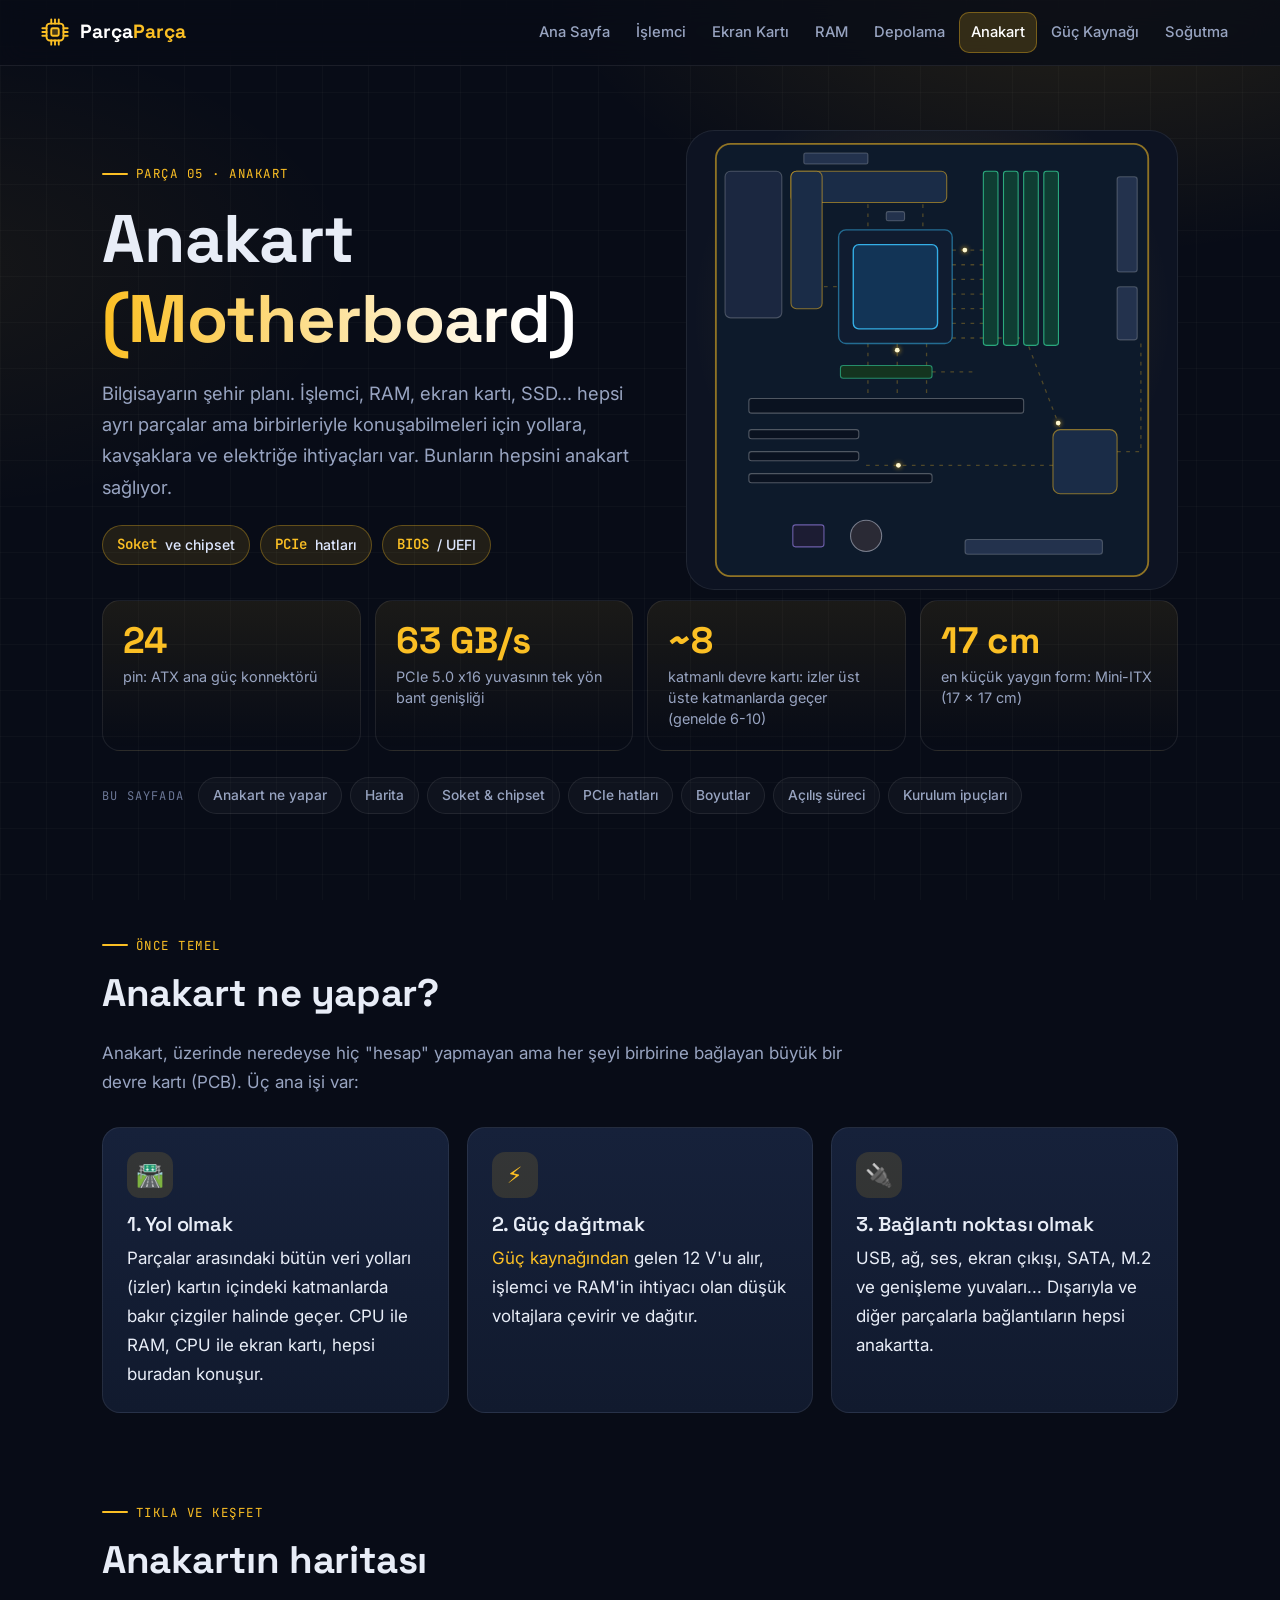
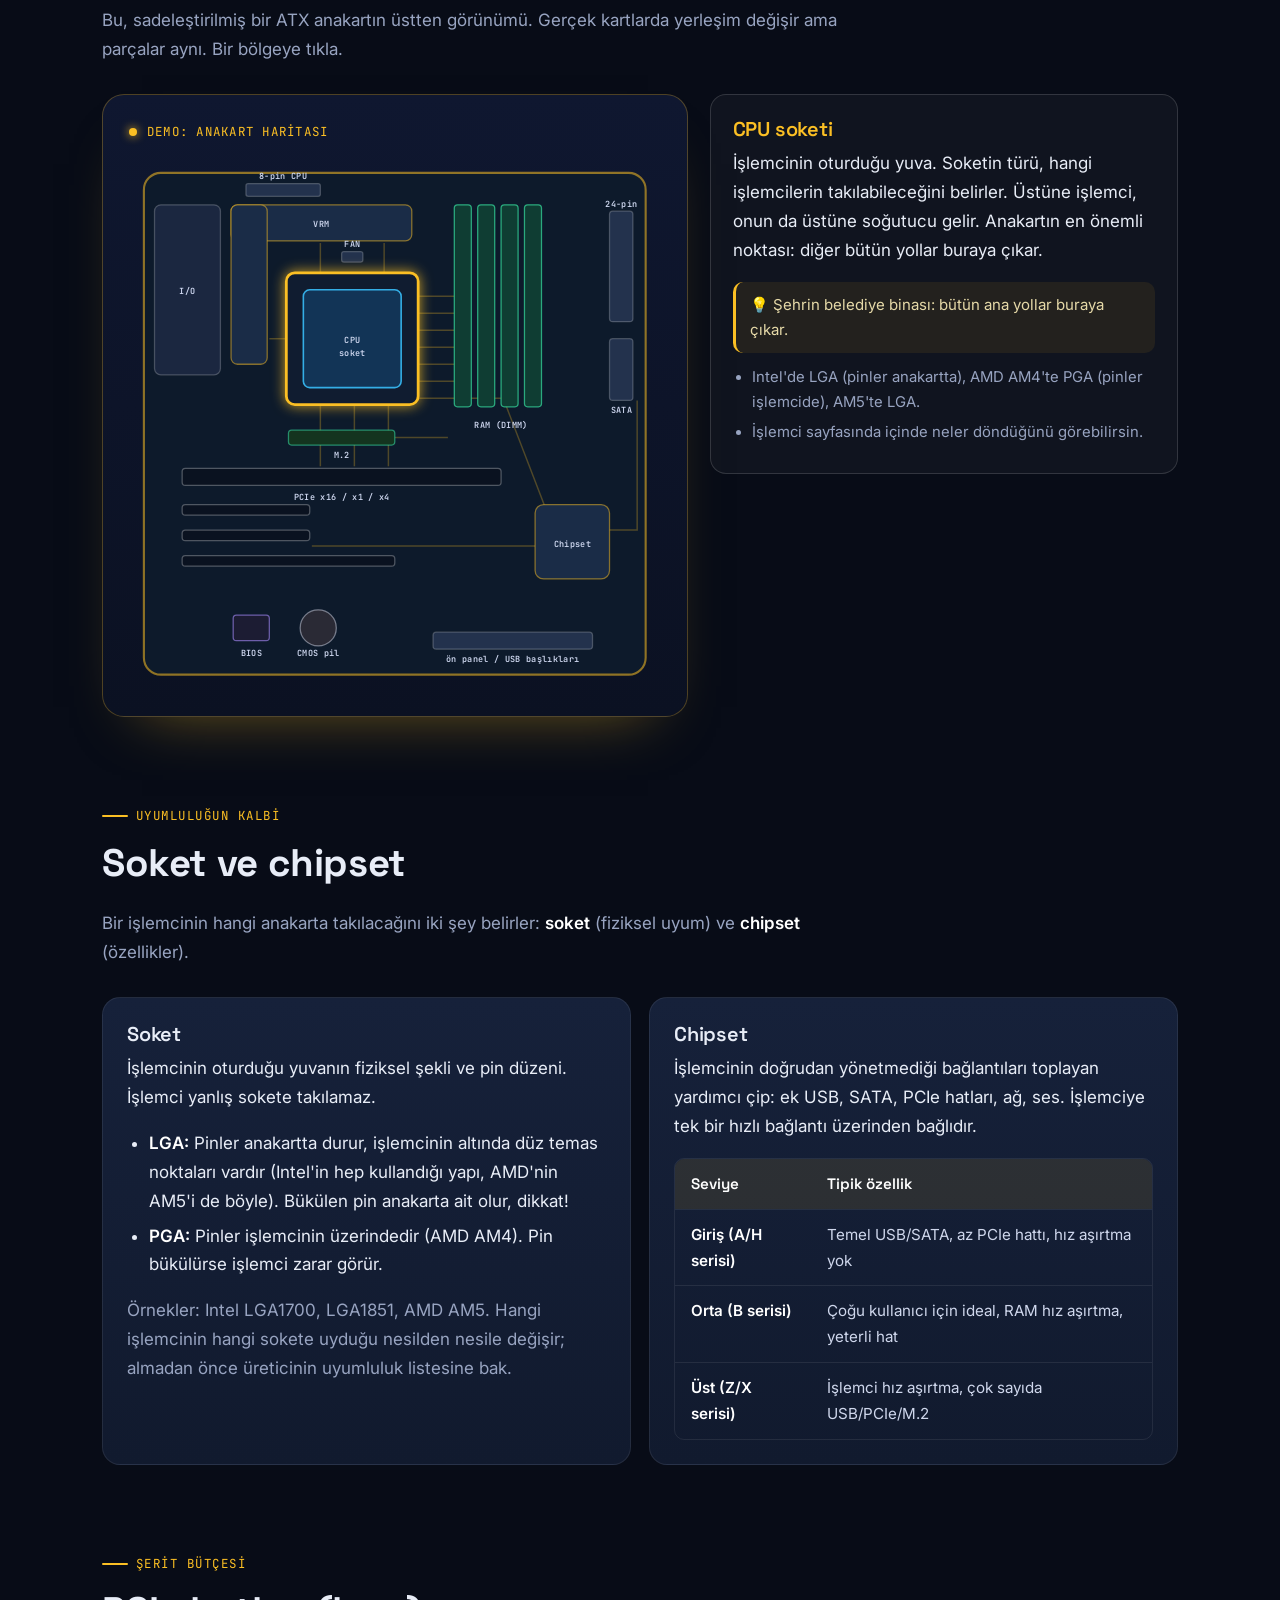
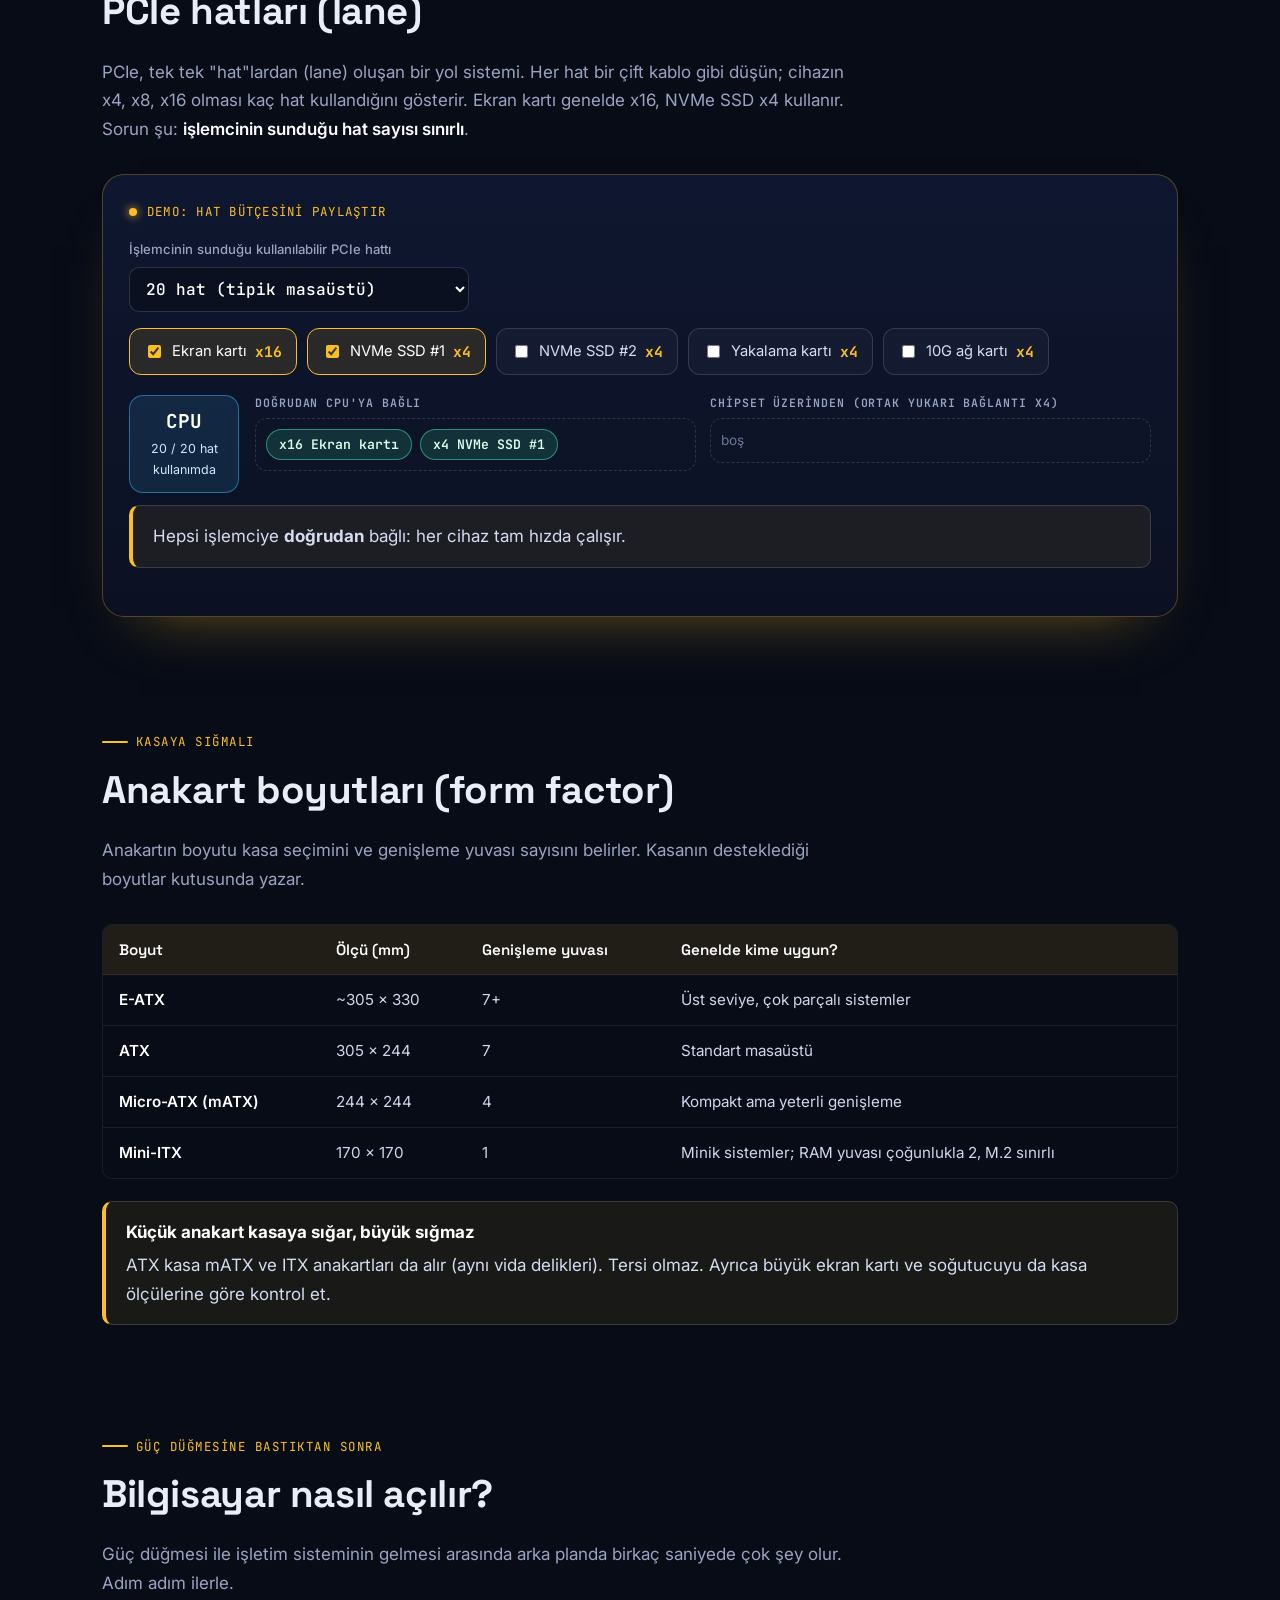
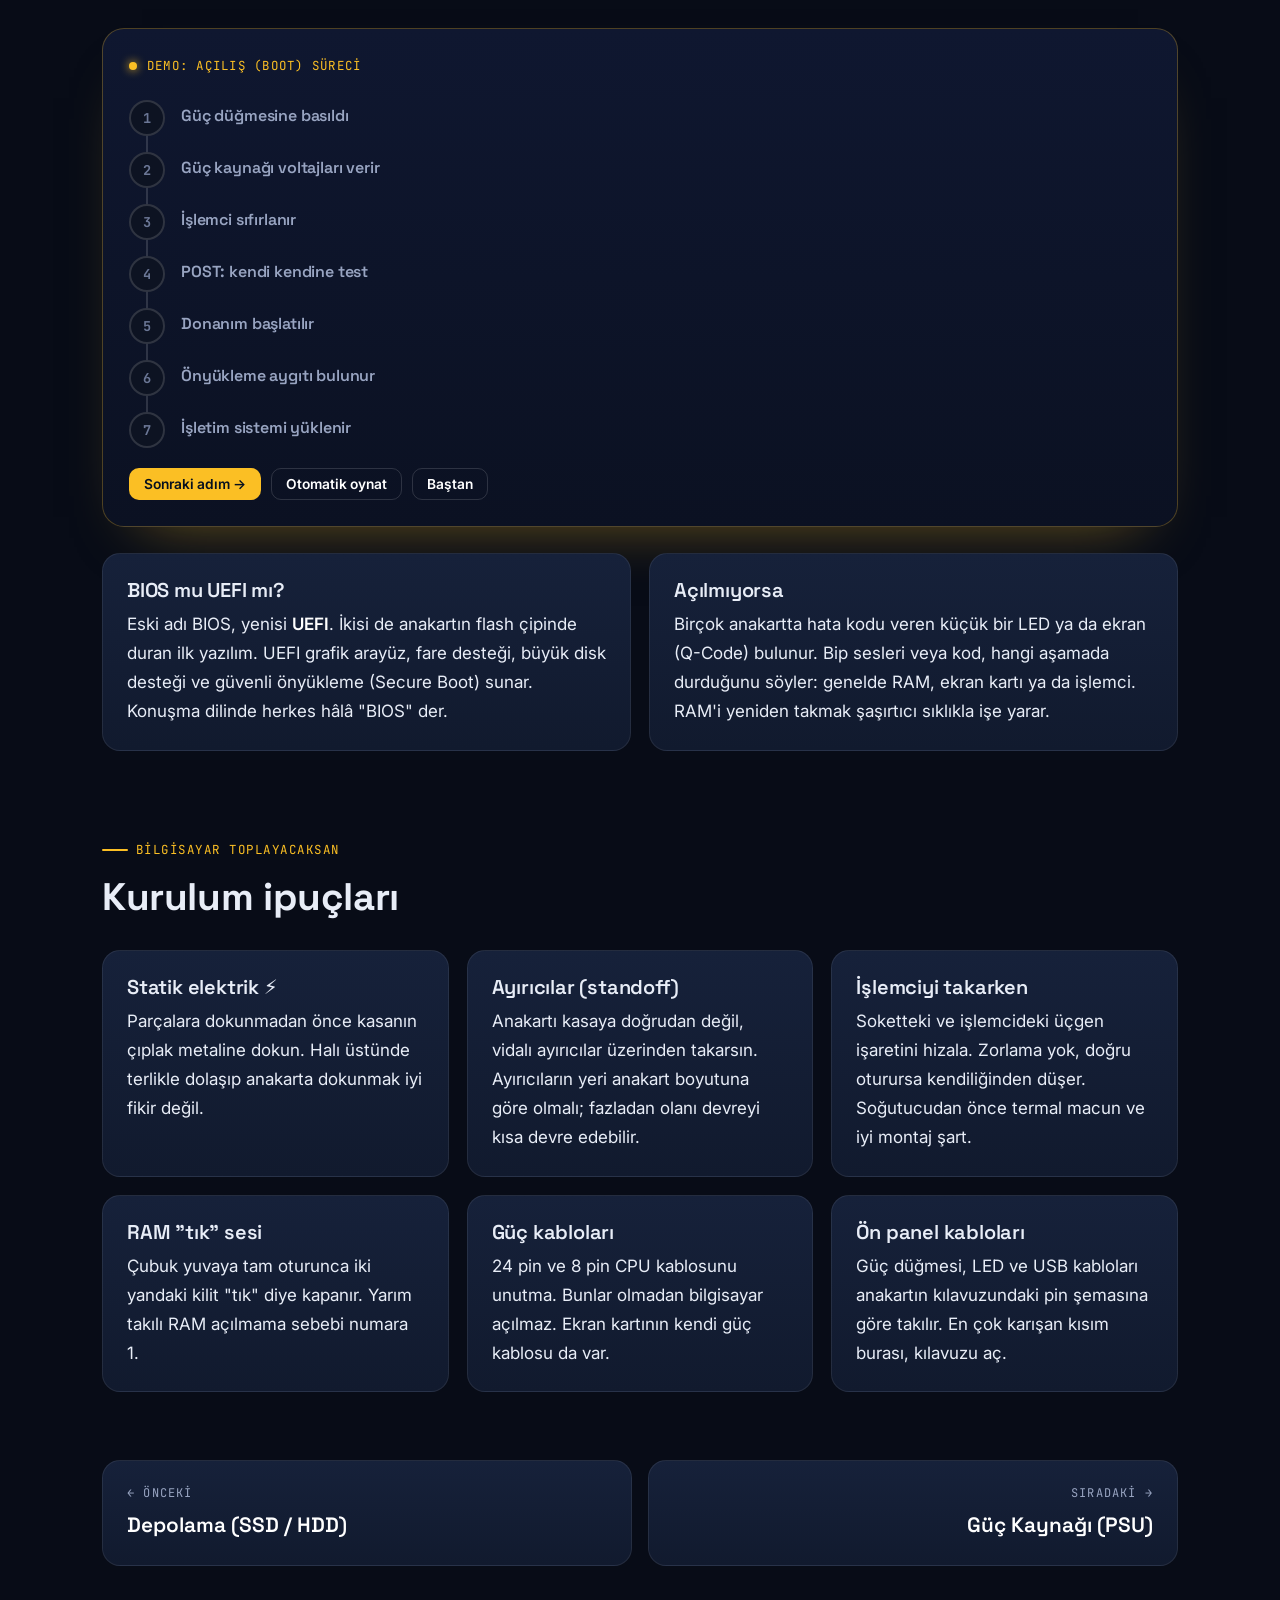
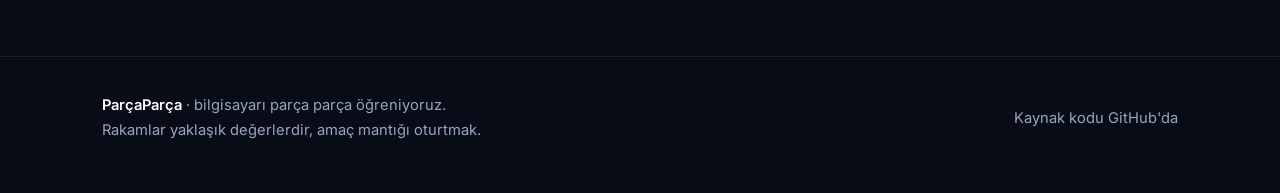
==== commit 352298eb: "quiz bölümleri tüm sayfalardan kaldırıldı Co-Authored-By: Claude Sonnet 5.5 <noreply@anthropic.com>" ====
--- a/anakart.html
+++ b/anakart.html
@@ -47,7 +47,6 @@
         <a href="#form">Boyutlar</a>
         <a href="#acilis">Açılış süreci</a>
         <a href="#kurulum">Kurulum ipuçları</a>
-        <a href="#quiz">Quiz</a>
       </div>
     </div>
   </section>
@@ -212,18 +211,7 @@
     </div>
   </section>
 
-  <section class="section" id="quiz">
-    <div class="container">
-      <div class="section-head reveal">
-        <span class="eyebrow">kendini dene</span>
-        <h2>Mini quiz</h2>
-        <p>Öğrendiklerini pekiştir. Cevaplara tıkladığında açıklamayı da görürsün.</p>
-      </div>
-      <div class="quiz" id="board-quiz"></div>
-      <script type="application/json" id="quiz-data">[{"q": "Anakartın en temel görevi nedir?", "o": ["Program çalıştırmak", "Parçaları birbirine bağlamak ve güç dağıtmak", "Veriyi kalıcı saklamak", "Görüntü üretmek"], "a": 1, "e": "Anakart kendi başına hesap yapmaz. Parçalar arası veri yollarını, güç dağıtımını ve bağlantı noktalarını sağlar."}, {"q": "VRM'in görevi nedir?", "o": ["Fan hızını ayarlamak", "12 V'u işlemcinin ihtiyacı olan düşük voltaja (~1 V) çevirmek", "RAM'i yenilemek", "Ses üretmek"], "a": 1, "e": "İşlemci çok düşük voltajda ama çok yüksek akımla çalışır. VRM, güç kaynağından gelen 12 V'u buna çevirir. Bu sırada ısındığı için soğutucusu vardır."}, {"q": "Bir işlemcinin anakarta fiziksel olarak takılıp takılamayacağını ilk olarak ne belirler?", "o": ["RAM miktarı", "Soket türü", "Kasa rengi", "Depolama boyutu"], "a": 1, "e": "Soket, işlemcinin ve anakartın fiziksel ve elektriksel uyumunu belirler. Örneğin AM5 işlemci LGA1700 anakarta takılamaz."}, {"q": "PCIe x16 ne anlama gelir?", "o": ["16 GB veri yolu", "16 hat (lane) kullanan bağlantı", "16 numaralı yuva", "16 çekirdekli işlemci"], "a": 1, "e": "Her hat bir çift kablo gibi düşünülebilir. x16, 16 hat demektir; bu yüzden ekran kartı gibi çok veri isteyen cihazlar x16 kullanır."}, {"q": "Chipset'in rolü nedir?", "o": ["İşlemcinin yönetmediği ek USB, SATA ve PCIe bağlantılarını toplamak", "Ekrana görüntü basmak", "RAM'i soğutmak", "İşlemcinin yerine hesap yapmak"], "a": 0, "e": "Chipset ek bağlantıları toplayıp işlemciye tek bir hızlı yolla bağlanır. Bu yüzden arkasındaki cihazlar bu yukarı bağlantıyı paylaşır."}, {"q": "CMOS pili (CR2032) biterse ne olur?", "o": ["Bilgisayar hiç açılmaz", "Saat ve BIOS ayarları sıfırlanır", "RAM hızı yarıya düşer", "Ekran kartı çalışmaz"], "a": 1, "e": "Pil, bilgisayar prizden çekiliyken saati ve BIOS ayarlarını tutar. Bitince saat sürekli sıfırlanır ve ayarlar kaybolur, ama bilgisayar genellikle yine açılır."}, {"q": "Güç düğmesine basınca işlemci ilk komutunu nereden okur?", "o": ["SSD'den", "RAM'den", "BIOS/UEFI flash çipinden", "Ekran kartından"], "a": 2, "e": "Açılışta RAM boş, işletim sistemi henüz yüklenmedi. İşlemci sıfırlanınca sabit bir adresten, yani anakarttaki BIOS/UEFI çipinden başlar."}, {"q": "Mini-ITX bir anakart ATX bir kasaya takılabilir mi?", "o": ["Evet, ATX kasalar küçük anakartları da destekler", "Hayır, sadece Mini-ITX kasaya takılır", "Sadece laptopta", "Sadece adaptörle"], "a": 0, "e": "ATX kasaların vida delikleri mATX ve Mini-ITX anakartlar için de vardır. Tersi (büyük anakartı küçük kasaya takmak) mümkün değildir."}]</script>
-      <div id="pager"></div>
-    </div>
-  </section>
+  <div class="container"><div id="pager"></div></div>
 </main>
 
 <div id="site-footer"></div>
--- a/css/style.css
+++ b/css/style.css
@@ -150,11 +150,11 @@
 .section-head p { color: var(--muted); max-width: 760px; }
 
 .grid { display: grid; gap: 18px; }
-.grid.c2 { grid-template-columns: repeat(2, 1fr); }
-.grid.c3 { grid-template-columns: repeat(3, 1fr); }
-.grid.c4 { grid-template-columns: repeat(4, 1fr); }
-@media (max-width: 900px) { .grid.c3, .grid.c4 { grid-template-columns: repeat(2, 1fr); } }
-@media (max-width: 640px) { .grid.c2, .grid.c3, .grid.c4 { grid-template-columns: 1fr; } }
+.grid.c2 { grid-template-columns: repeat(2, minmax(0, 1fr)); }
+.grid.c3 { grid-template-columns: repeat(3, minmax(0, 1fr)); }
+.grid.c4 { grid-template-columns: repeat(4, minmax(0, 1fr)); }
+@media (max-width: 900px) { .grid.c3, .grid.c4 { grid-template-columns: repeat(2, minmax(0, 1fr)); } }
+@media (max-width: 640px) { .grid.c2, .grid.c3, .grid.c4 { grid-template-columns: minmax(0, 1fr); } }
 
 /* ---------- hero (parça sayfaları) ---------- */
 .part-hero { padding: 64px 0 40px; position: relative; overflow: hidden; }
@@ -259,7 +259,9 @@
 .demo-title .dot { width: 8px; height: 8px; border-radius: 50%; background: var(--accent); box-shadow: 0 0 10px var(--accent); }
 .demo-note { color: var(--muted); font-size: .92rem; margin-top: 14px; }
 
-.field { display: flex; flex-direction: column; gap: 6px; }
+.field { display: flex; flex-direction: column; gap: 6px; min-width: 0; }
+.field select, .field input { max-width: 100%; }
+.demo { min-width: 0; }
 .field label { font-size: .82rem; color: var(--muted); font-weight: 500; }
 .field .val { color: var(--accent); font-family: var(--mono); font-weight: 600; }
 input[type="number"], input[type="text"], select {
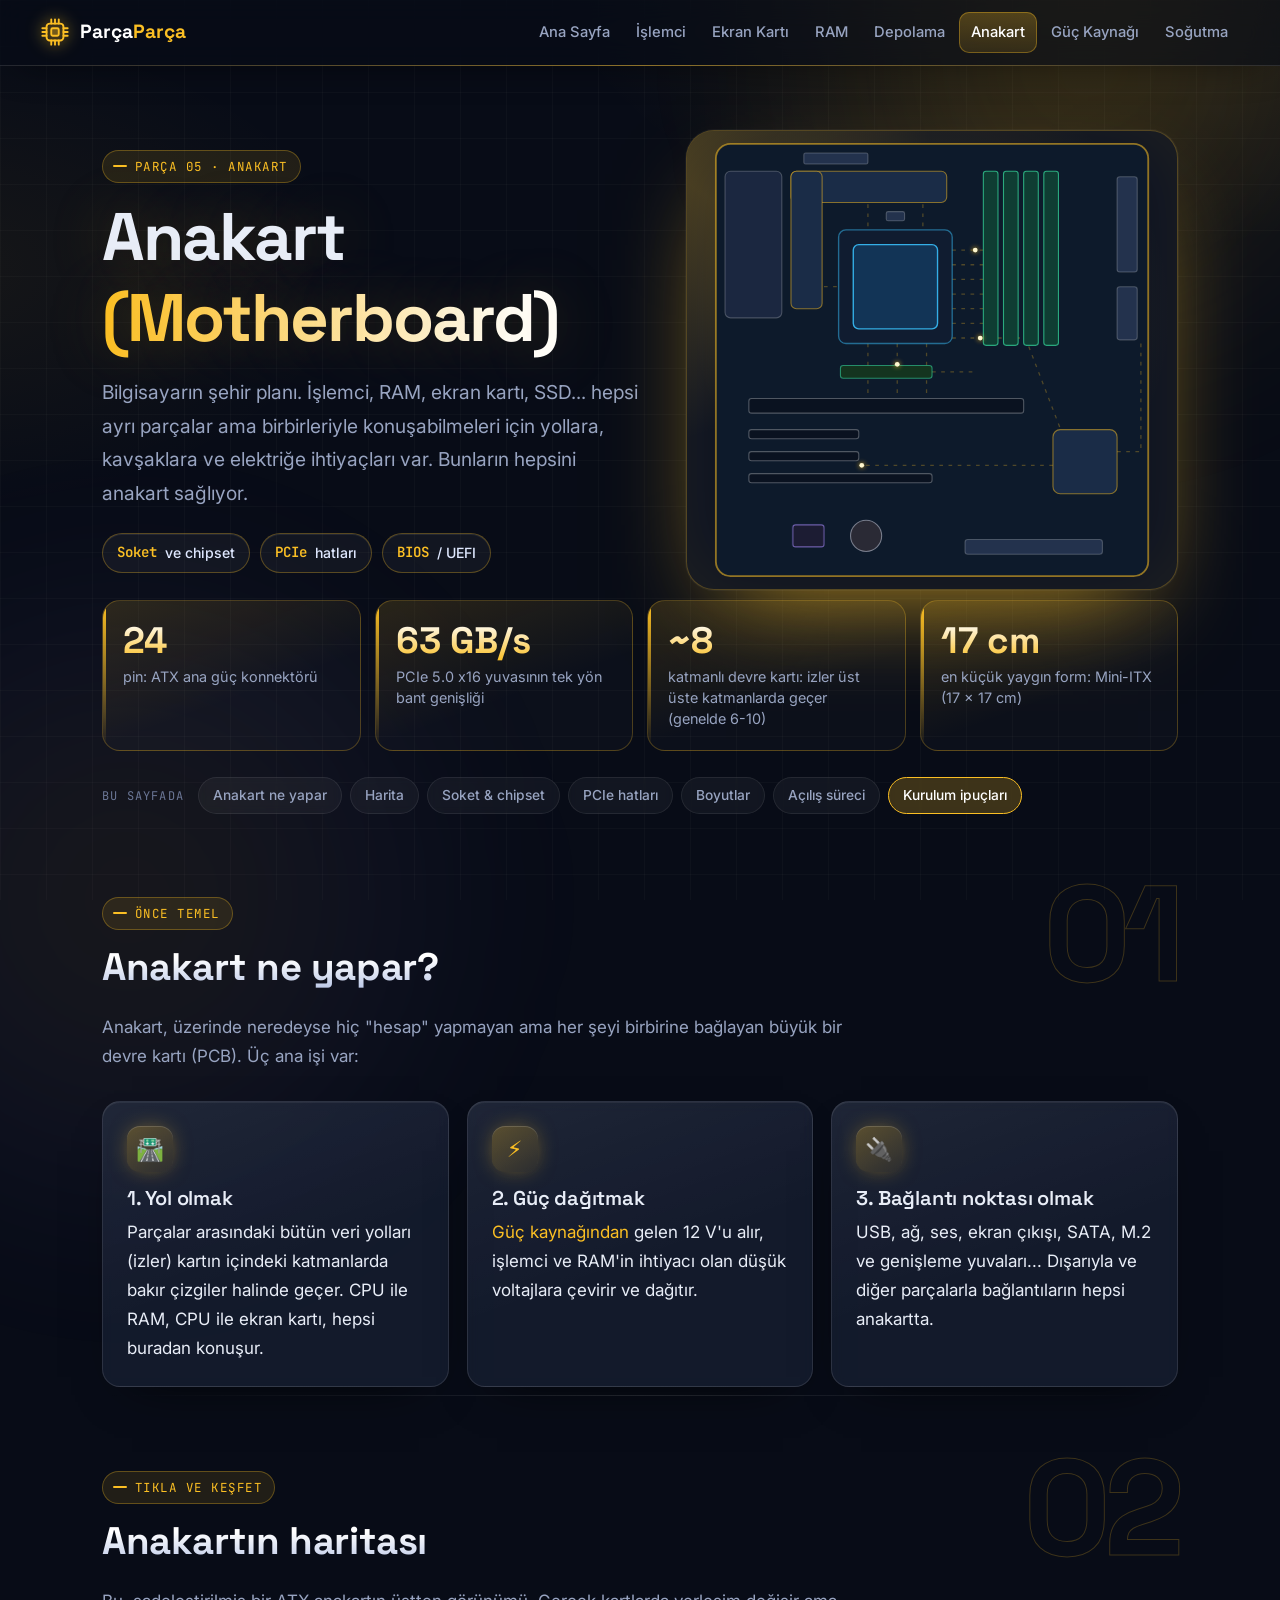
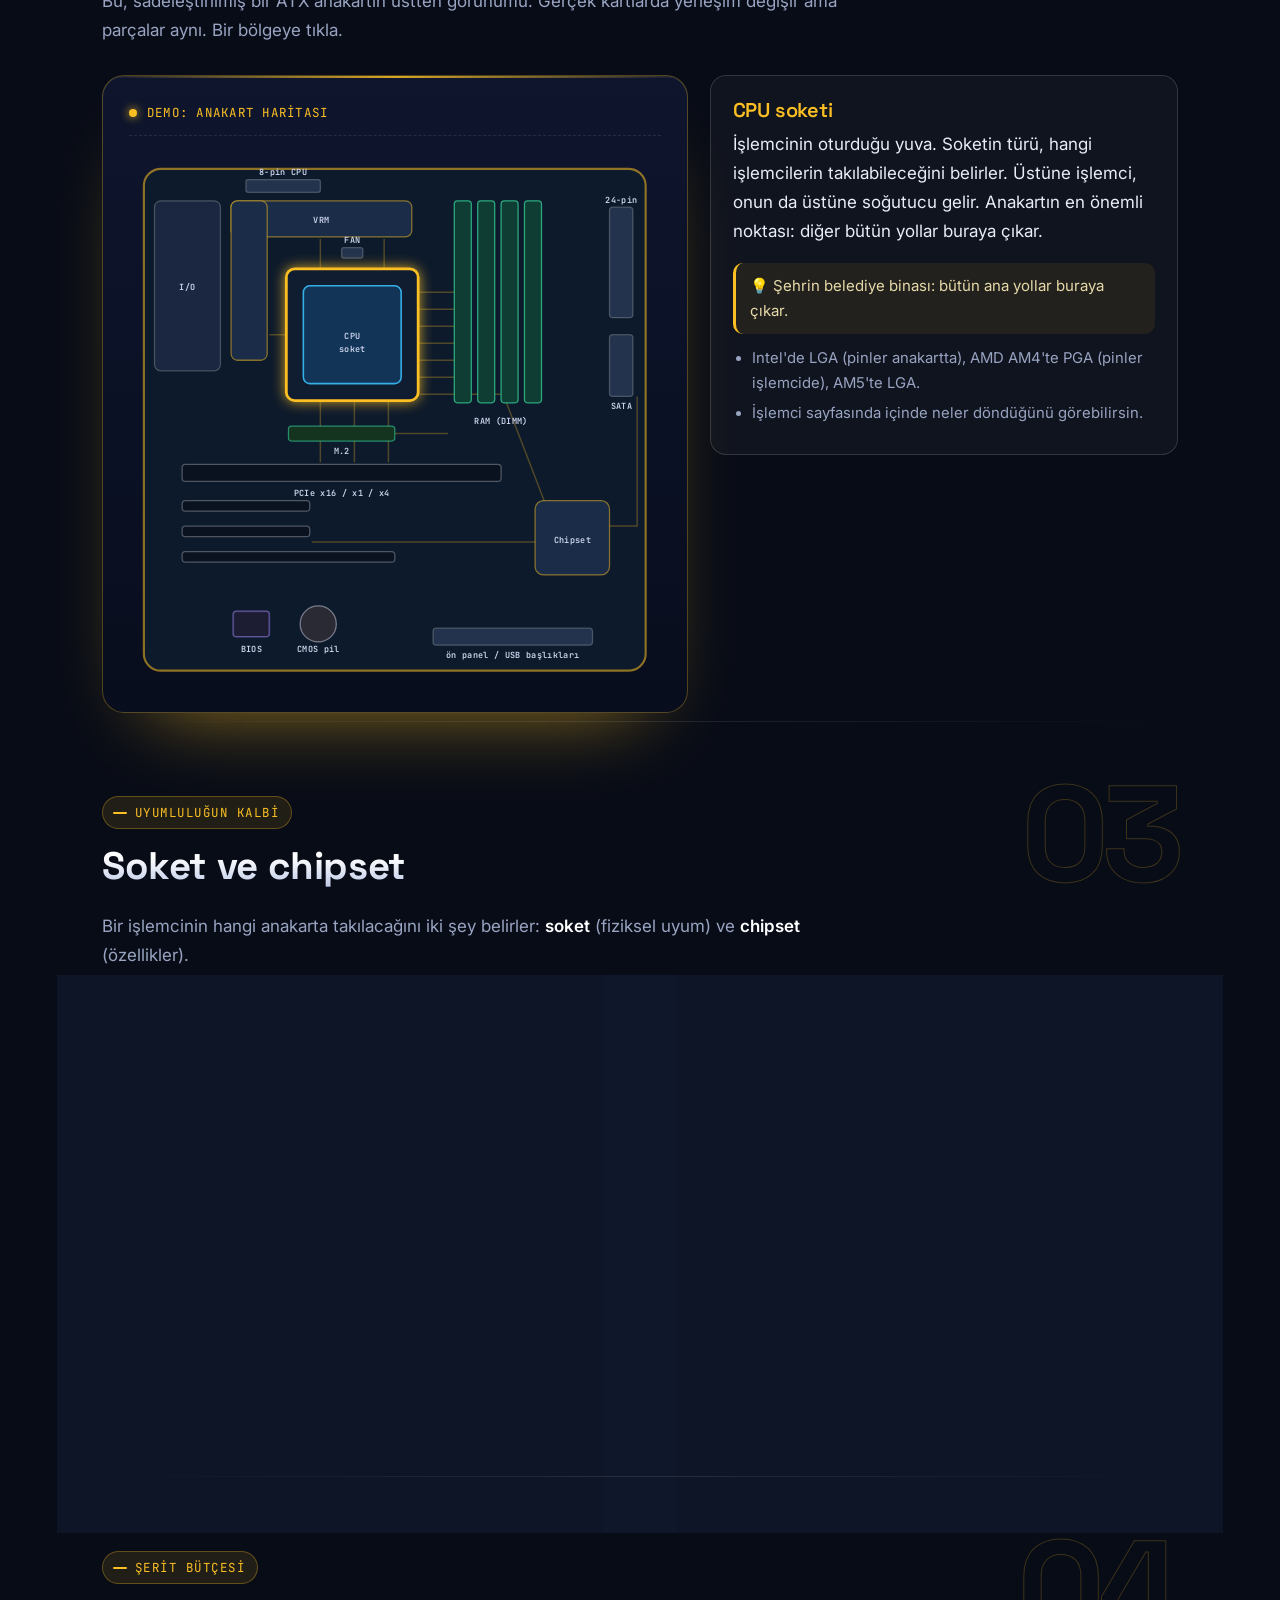
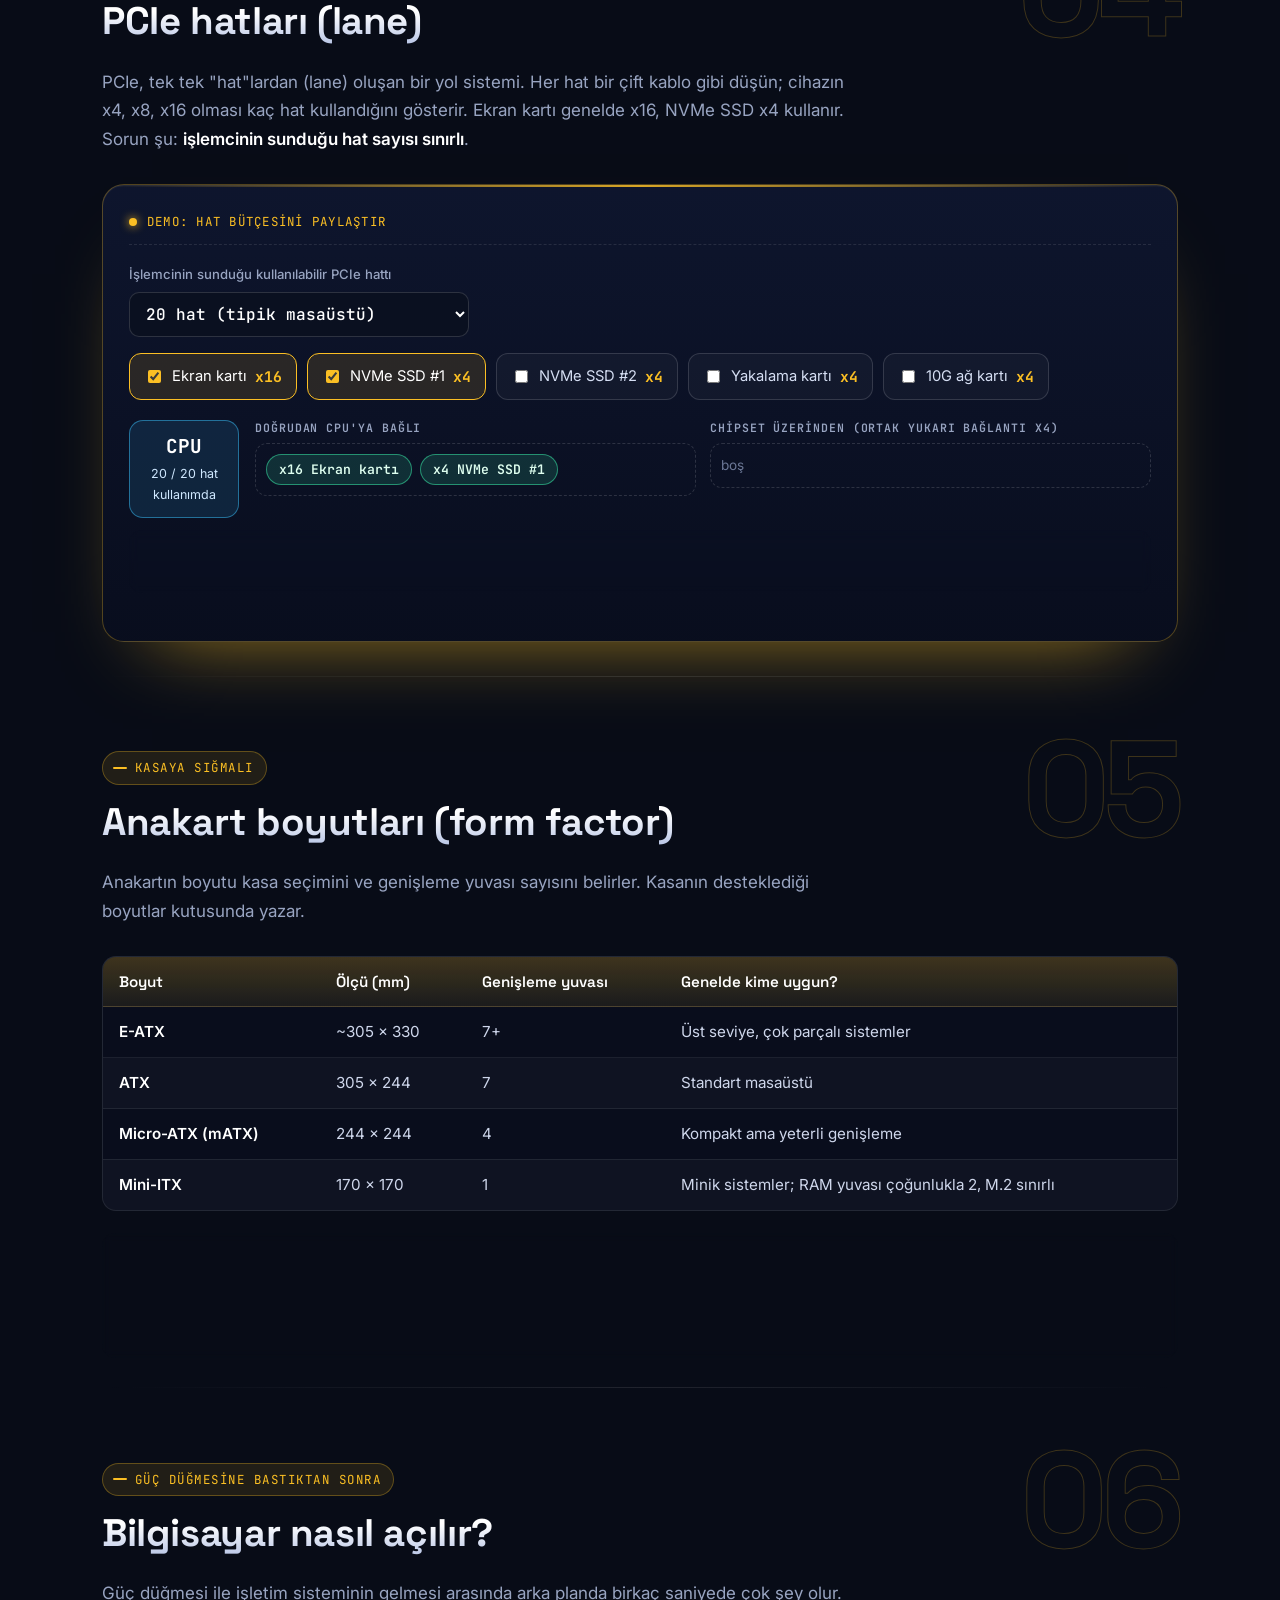
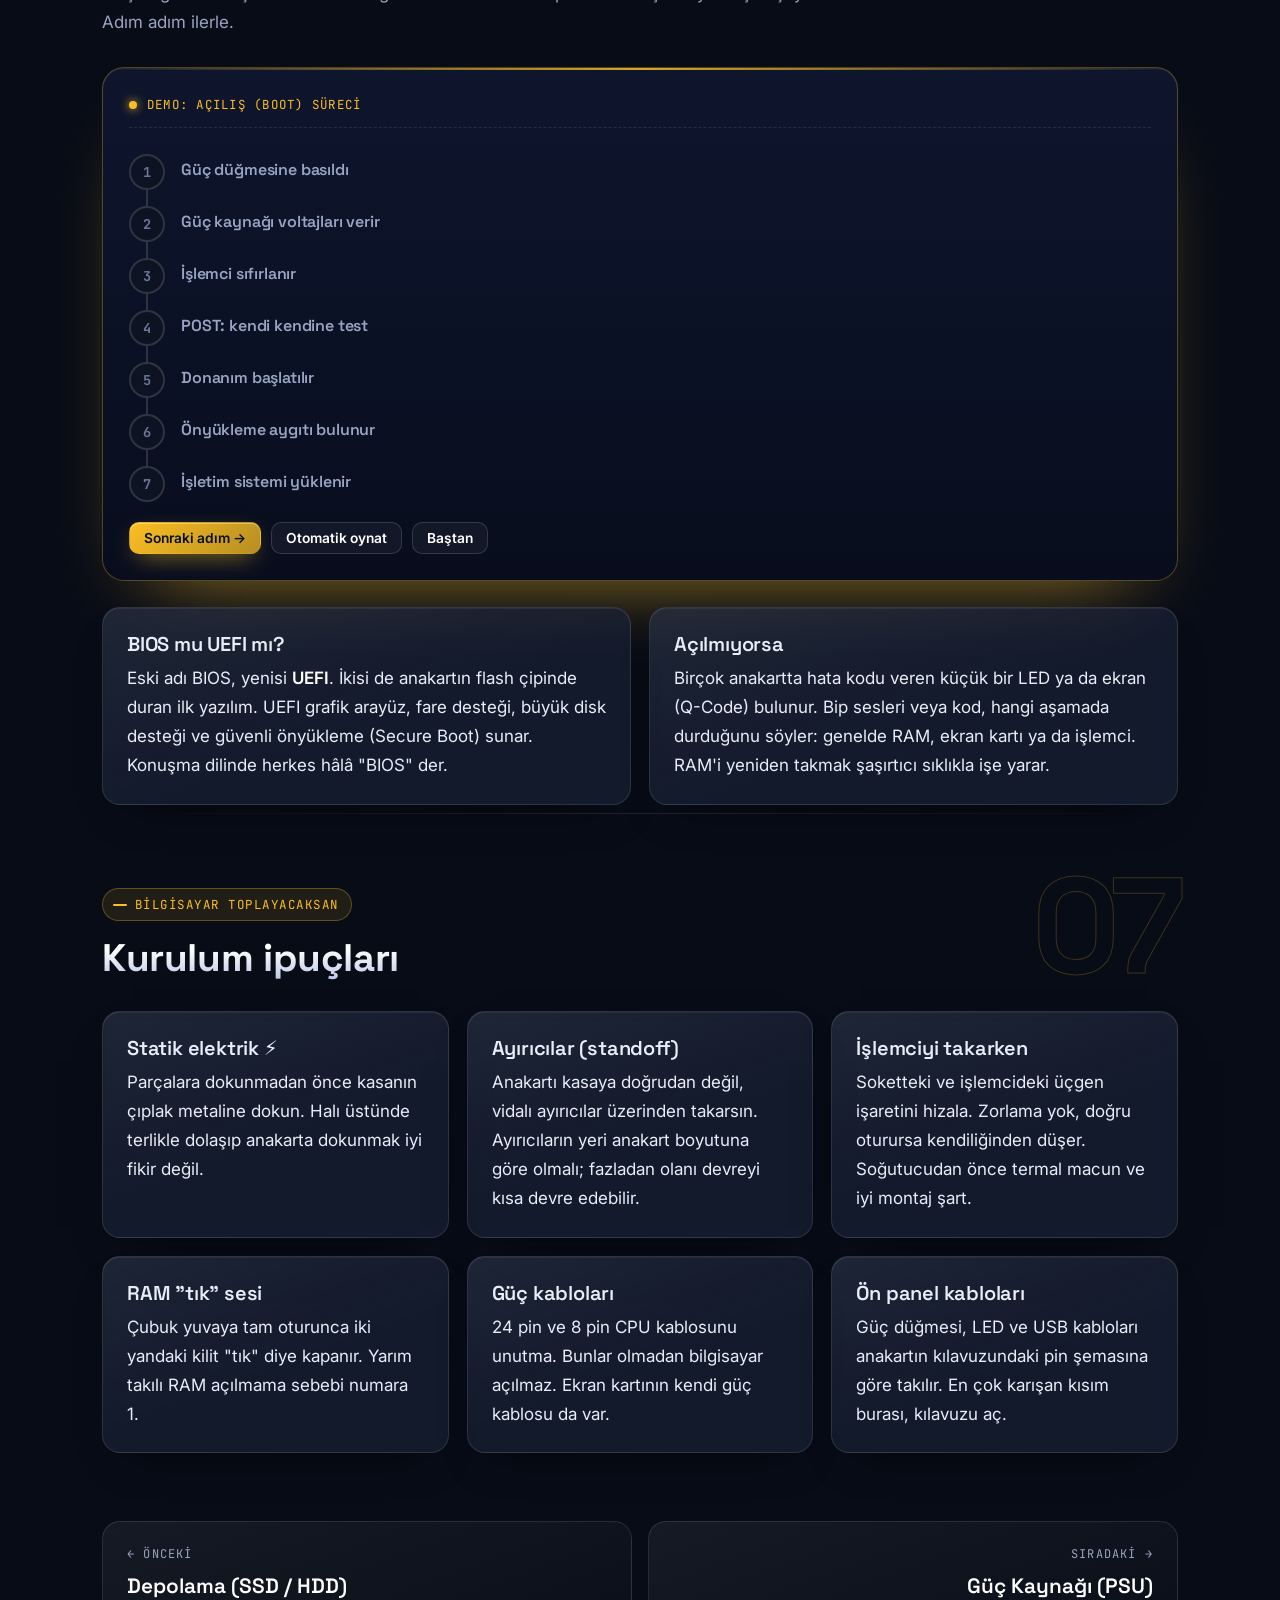
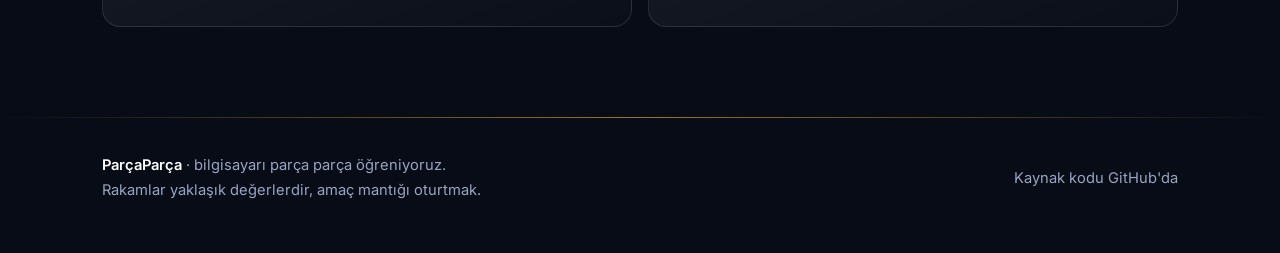
==== commit 74fb5691: "görünüm katmanı: cam kartlar, ışık küreleri, bölüm numaraları, imleç parlaması, yukarı çık düğmesi C" ====
--- a/anakart.html
+++ b/anakart.html
@@ -9,6 +9,7 @@
   <link rel="preconnect" href="https://fonts.gstatic.com" crossorigin>
   <link href="https://fonts.googleapis.com/css2?family=Inter:wght@400;500;600&family=JetBrains+Mono:wght@400;600&family=Space+Grotesk:wght@500;600;700&display=swap" rel="stylesheet">
   <link rel="stylesheet" href="css/style.css">
+  <link rel="stylesheet" href="css/polish.css">
   <link rel="stylesheet" href="css/anakart.css">
 </head>
 <body class="p-anakart" data-page="anakart">
--- a/css/polish.css
+++ b/css/polish.css
@@ -0,0 +1,160 @@
+/* ==========================================================
+   Görünüm katmanı: cam efekti, ışık halkaları, imleci izleyen parlama,
+   bölüm numaraları, daha zengin kart / demo / buton stilleri
+   ========================================================== */
+
+:root { --glass: rgba(255, 255, 255, .045); --glass-line: rgba(255, 255, 255, .11); }
+
+/* ---------- arka plan: kayan renkli ışık küreleri ---------- */
+body::before, body::after {
+  content: ""; position: fixed; z-index: -1; pointer-events: none; border-radius: 50%;
+  width: 60vmax; height: 60vmax; filter: blur(90px); opacity: .5;
+}
+body::before { top: -25vmax; right: -15vmax; background: radial-gradient(circle, rgba(var(--accent-rgb), .30), transparent 65%); animation: orb1 22s ease-in-out infinite alternate; }
+body::after  { bottom: -30vmax; left: -20vmax; background: radial-gradient(circle, rgba(var(--accent-rgb), .16), rgba(167, 139, 250, .10) 45%, transparent 68%); animation: orb2 28s ease-in-out infinite alternate; }
+@keyframes orb1 { to { transform: translate(-12vmax, 10vmax) scale(1.15); } }
+@keyframes orb2 { to { transform: translate(14vmax, -8vmax) scale(1.1); } }
+
+/* ---------- gezinme ---------- */
+.nav { background: rgba(8, 12, 23, .62); border-bottom: 1px solid var(--glass-line); box-shadow: 0 10px 40px -20px rgba(0, 0, 0, .8); }
+.nav::after { content: ""; position: absolute; left: 0; right: 0; bottom: -1px; height: 1px; background: linear-gradient(90deg, transparent, rgba(var(--accent-rgb), .7), transparent); opacity: .7; }
+.nav-links a.active { background: linear-gradient(180deg, rgba(var(--accent-rgb), .26), rgba(var(--accent-rgb), .12)); }
+.logo svg { filter: drop-shadow(0 0 8px rgba(var(--accent-rgb), .7)); }
+
+/* ---------- başlıklar ---------- */
+h1 { letter-spacing: -.03em; }
+h2 { background: linear-gradient(180deg, #fff 30%, #b9c6e6); -webkit-background-clip: text; background-clip: text; color: transparent; }
+.part-hero h1, .home-hero h1 { text-shadow: 0 0 60px rgba(var(--accent-rgb), .25); }
+.eyebrow { padding: 5px 12px 5px 10px; border-radius: 999px; background: rgba(var(--accent-rgb), .1); border: 1px solid rgba(var(--accent-rgb), .3); }
+.eyebrow::before { width: 14px; }
+
+/* ---------- bölüm numaraları ---------- */
+main { counter-reset: sec; }
+.section { counter-increment: sec; }
+.section-head { position: relative; }
+.section-head::after {
+  content: counter(sec, decimal-leading-zero); position: absolute; right: 0; top: -28px;
+  font: 700 clamp(4rem, 11vw, 8.5rem)/1 var(--font-head); letter-spacing: -.05em;
+  color: transparent; -webkit-text-stroke: 1px rgba(var(--accent-rgb), .22);
+  pointer-events: none; user-select: none; z-index: -1;
+}
+.section + .section::before {
+  content: ""; display: block; height: 1px; margin-bottom: 72px; max-width: 1076px; margin-left: auto; margin-right: auto;
+  background: linear-gradient(90deg, transparent, rgba(255, 255, 255, .1), transparent);
+}
+.section { padding-top: 0; }
+.part-hero + .section { padding-top: 40px; }
+
+/* ---------- kartlar: cam + gradyan çerçeve + imleç ışığı ---------- */
+.card {
+  background: linear-gradient(160deg, rgba(255, 255, 255, .07), rgba(255, 255, 255, .02) 55%), rgba(17, 26, 46, .72);
+  border: 1px solid var(--glass-line);
+  backdrop-filter: blur(6px); -webkit-backdrop-filter: blur(6px);
+  box-shadow: 0 20px 50px -30px rgba(0, 0, 0, .9), inset 0 1px 0 rgba(255, 255, 255, .06);
+  overflow: hidden;
+}
+.card::before, .demo::before {
+  content: ""; position: absolute; inset: 0; pointer-events: none; opacity: 0; transition: opacity .3s;
+  background: radial-gradient(420px circle at var(--mx, 50%) var(--my, 50%), rgba(var(--accent-rgb), .16), transparent 60%);
+}
+.card:hover::before, .demo:hover::before { opacity: 1; }
+.card .ico { background: linear-gradient(145deg, rgba(var(--accent-rgb), .28), rgba(var(--accent-rgb), .08)); box-shadow: 0 0 22px -6px rgba(var(--accent-rgb), .6), inset 0 1px 0 rgba(255, 255, 255, .15); font-weight: 700; }
+.card.hoverable:hover { transform: translateY(-6px); }
+
+/* ---------- demo kutuları ---------- */
+.demo {
+  background: linear-gradient(180deg, rgba(15, 23, 48, .92), rgba(9, 14, 30, .95));
+  border: 1px solid rgba(var(--accent-rgb), .3);
+  box-shadow: 0 40px 80px -50px rgba(var(--accent-rgb), .7), inset 0 1px 0 rgba(255, 255, 255, .06);
+  overflow: hidden;
+}
+.demo::after { content: ""; position: absolute; left: 0; right: 0; top: 0; height: 2px; background: linear-gradient(90deg, transparent, var(--accent), transparent); opacity: .85; pointer-events: none; }
+.demo > * { position: relative; z-index: 1; }
+.demo-title { padding-bottom: 12px; border-bottom: 1px dashed rgba(255, 255, 255, .1); margin-bottom: 18px; }
+.demo-title .dot { animation: livedot 1.8s ease-in-out infinite; }
+@keyframes livedot { 50% { opacity: .35; transform: scale(.7); } }
+
+/* ---------- butonlar ---------- */
+.btn {
+  background: linear-gradient(135deg, var(--accent), rgba(var(--accent-rgb), .72)); position: relative; overflow: hidden;
+  box-shadow: 0 8px 24px -10px rgba(var(--accent-rgb), .9), inset 0 1px 0 rgba(255, 255, 255, .35);
+}
+.btn::after { content: ""; position: absolute; top: 0; bottom: 0; width: 40%; left: -60%; background: linear-gradient(100deg, transparent, rgba(255, 255, 255, .45), transparent); transform: skewX(-20deg); transition: left .6s; }
+.btn:hover::after { left: 120%; }
+.btn.ghost { background: var(--glass); box-shadow: none; }
+.btn.ghost::after { display: none; }
+.tab { background: var(--glass); backdrop-filter: blur(4px); }
+.tab.active { background: linear-gradient(180deg, rgba(var(--accent-rgb), .32), rgba(var(--accent-rgb), .14)); box-shadow: 0 0 20px -6px rgba(var(--accent-rgb), .7); }
+
+/* ---------- hero ---------- */
+.hero-visual {
+  border: 1px solid rgba(var(--accent-rgb), .3);
+  box-shadow: 0 0 0 1px rgba(255, 255, 255, .04), 0 40px 100px -40px rgba(var(--accent-rgb), .75), inset 0 0 80px rgba(var(--accent-rgb), .08);
+}
+.hero-visual::before {
+  content: ""; position: absolute; inset: -40%; z-index: -1; pointer-events: none;
+  background: conic-gradient(from 0deg, transparent 0 70%, rgba(var(--accent-rgb), .22) 85%, transparent 100%);
+  animation: spin 9s linear infinite;
+}
+.hero-visual { isolation: isolate; }
+@keyframes spin { to { transform: rotate(360deg); } }
+.chip { background: var(--glass); backdrop-filter: blur(6px); box-shadow: inset 0 1px 0 rgba(255, 255, 255, .08); }
+.lead { font-size: 1.2rem; line-height: 1.75; }
+
+/* ---------- istatistik kutuları ---------- */
+.stat {
+  background: linear-gradient(160deg, rgba(var(--accent-rgb), .14), rgba(255, 255, 255, .02) 60%);
+  border: 1px solid rgba(var(--accent-rgb), .25); position: relative; overflow: hidden;
+  transition: transform .25s, border-color .25s;
+}
+.stat:hover { transform: translateY(-4px); border-color: rgba(var(--accent-rgb), .6); }
+.stat::before { content: ""; position: absolute; left: 0; top: 0; bottom: 0; width: 3px; background: linear-gradient(var(--accent), transparent); }
+.stat b { background: linear-gradient(180deg, #fff, var(--accent)); -webkit-background-clip: text; background-clip: text; color: transparent; }
+
+/* ---------- içindekiler ---------- */
+.toc a { background: var(--glass); backdrop-filter: blur(4px); }
+.toc a.on { color: #fff; border-color: var(--accent); background: rgba(var(--accent-rgb), .22); }
+
+/* ---------- callout ---------- */
+.callout { background: linear-gradient(90deg, rgba(var(--accent-rgb), .12), rgba(255, 255, 255, .02)); border-radius: 14px; border: 1px solid var(--glass-line); border-left: 4px solid var(--accent); backdrop-filter: blur(4px); }
+.callout.fun { background: linear-gradient(90deg, rgba(251, 191, 36, .13), rgba(255, 255, 255, .02)); }
+.callout.warn { background: linear-gradient(90deg, rgba(251, 113, 133, .13), rgba(255, 255, 255, .02)); }
+.callout.adv { background: linear-gradient(90deg, rgba(167, 139, 250, .14), rgba(255, 255, 255, .02)); }
+
+/* ---------- tablolar ---------- */
+.table-wrap { background: rgba(10, 16, 32, .6); border-color: var(--glass-line); border-radius: 14px; }
+tbody tr:nth-child(even) td { background: rgba(255, 255, 255, .022); }
+tbody tr { transition: background .2s; }
+tbody tr:hover td { background: rgba(var(--accent-rgb), .07); }
+th { background: linear-gradient(180deg, rgba(var(--accent-rgb), .22), rgba(var(--accent-rgb), .08)); }
+
+/* ---------- sayfa altı gezinme + footer ---------- */
+.pager a { background: linear-gradient(160deg, rgba(255, 255, 255, .06), rgba(255, 255, 255, .015)); border-color: var(--glass-line); position: relative; overflow: hidden; }
+.pager a::after { content: ""; position: absolute; left: 0; right: 0; bottom: 0; height: 2px; background: linear-gradient(90deg, transparent, var(--accent), transparent); transform: scaleX(0); transition: transform .35s; }
+.pager a:hover::after { transform: scaleX(1); }
+.footer { border-top: 0; position: relative; }
+.footer::before { content: ""; position: absolute; left: 0; right: 0; top: 0; height: 1px; background: linear-gradient(90deg, transparent, rgba(var(--accent-rgb), .6), transparent); }
+
+/* ---------- yukarı çık düğmesi ---------- */
+.to-top {
+  position: fixed; right: 20px; bottom: 22px; z-index: 90; width: 46px; height: 46px; border-radius: 50%;
+  display: grid; place-items: center; cursor: pointer; color: #fff; font-size: 1.2rem;
+  background: rgba(8, 12, 23, .8); border: 1px solid rgba(var(--accent-rgb), .5); backdrop-filter: blur(8px);
+  box-shadow: 0 10px 30px -10px rgba(var(--accent-rgb), .7);
+  opacity: 0; transform: translateY(14px); pointer-events: none; transition: opacity .3s, transform .3s;
+}
+.to-top.show { opacity: 1; transform: none; pointer-events: auto; }
+.to-top:hover { background: rgba(var(--accent-rgb), .3); }
+
+/* ---------- ana sayfa ---------- */
+.part-card { transition: transform .3s, border-color .3s, box-shadow .3s; }
+.part-card:hover { box-shadow: 0 30px 60px -30px rgba(var(--accent-rgb), .7); }
+.part-card .ico svg { transition: transform .4s; }
+.part-card:hover .ico svg { transform: scale(1.18) rotate(-6deg); }
+.journey .num { background: linear-gradient(145deg, rgba(var(--accent-rgb), .3), var(--bg-2)); }
+
+@media (max-width: 700px) {
+  .section-head::after { font-size: 3.6rem; top: -10px; opacity: .8; }
+  body::before, body::after { filter: blur(60px); }
+}
+@media (prefers-reduced-motion: reduce) { body::before, body::after, .hero-visual::before { animation: none; } }
